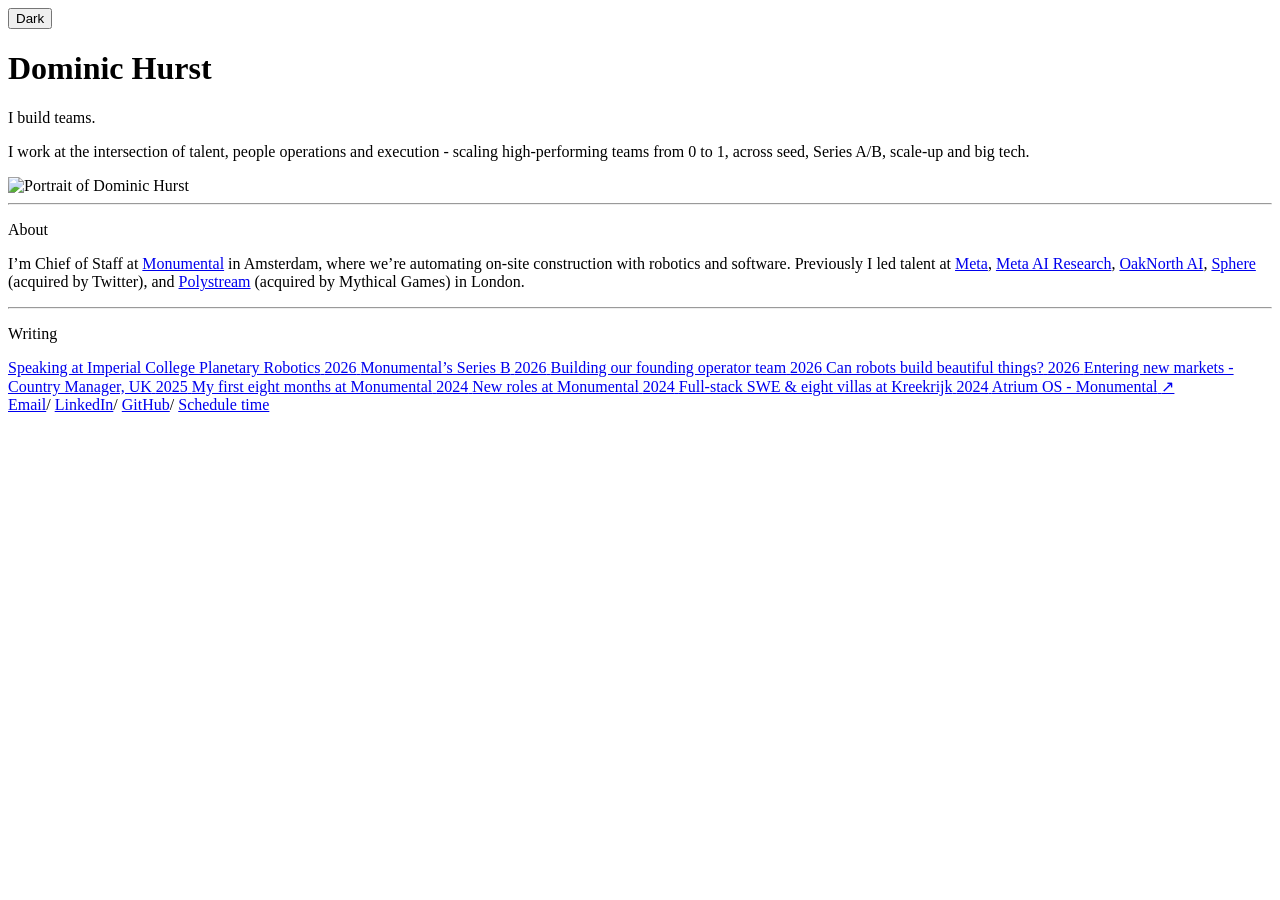
==== index.html @ 4e025ccb "Update meta description and Open Graph tags" ====
<!DOCTYPE html>
<html lang="en" data-theme="dark">
<head>
  <meta charset="UTF-8" />
  <meta name="viewport" content="width=device-width, initial-scale=1" />
  <title>Dominic Hurst</title>
  <meta name="description" content="Dominic Hurst - Chief of Staff at Monumental. I've built high-performing teams from 0 - 1, across seed, Series A/B, scale-up and big tech." />
  <link rel="canonical" href="https://dominichu93.github.io/" />

  <!-- Open Graph / Twitter -->
  <meta property="og:type" content="website" />
  <meta property="og:title" content="Dominic Hurst" />
  <meta property="og:description" content="Chief of Staff at Monumental. I build high-performing teams from 0 - 1." />
  <meta property="og:url" content="https://dominichu93.github.io/" />
  <meta property="og:image" content="https://dominichu93.github.io/your-hero-image.jpg" />
  <meta name="twitter:card" content="summary_large_image" />

  <link rel="icon" href="images/favicon.ico" sizes="32x32" />
  <link rel="apple-touch-icon" href="images/apple-touch-icon.png" />
  <link rel="preconnect" href="https://fonts.googleapis.com" />
  <link rel="preconnect" href="https://fonts.gstatic.com" crossorigin />
  <link href="https://fonts.googleapis.com/css2?family=Space+Grotesk:wght@400;500;600;700&display=swap" rel="stylesheet" />
  <link rel="stylesheet" href="style.css?v=2026-07-16" />
  <script>(function(){try{var t=localStorage.getItem('theme');if(!t)t=matchMedia('(prefers-color-scheme: light)').matches?'light':'dark';document.documentElement.setAttribute('data-theme',t);}catch(e){document.documentElement.setAttribute('data-theme','dark');}})();</script>
</head>
<body>
  <button class="theme-toggle" type="button" aria-label="Toggle light or dark mode">Light</button>

  <main class="wrap home">

    <!-- MASTHEAD -->
    <header class="masthead">
      <div class="mast-text">
        <h1 class="name">Dominic Hurst</h1>
        <p class="tagline">I build teams.</p>
        <p class="intro">
          I work at the intersection of talent, people operations and execution -
          scaling high-performing teams from 0 to 1, across seed, Series A/B, scale-up and big tech.
        </p>
      </div>
      <img class="portrait" src="your-hero-image.jpg" alt="Portrait of Dominic Hurst" width="338" height="423" />
    </header>

    <hr class="rule" />

    <!-- ABOUT -->
    <section class="prose">
      <p class="label">About</p>
      <p>
        I&rsquo;m Chief of Staff at <a href="https://www.monumental.co/our-vision" target="_blank" rel="noopener">Monumental</a>
        in Amsterdam, where we&rsquo;re automating on-site construction with robotics and software.
        Previously I led talent at <a href="https://about.fb.com/news/2023/10/facebook-becomes-meta/" target="_blank" rel="noopener">Meta</a>,
        <a href="https://ai.facebook.com/" target="_blank" rel="noopener">Meta AI Research</a>,
        <a href="https://oaknorth.com/" target="_blank" rel="noopener">OakNorth AI</a>,
        <a href="https://blog.sphere.me" target="_blank" rel="noopener">Sphere</a> (acquired by Twitter),
        and <a href="https://polystream.com/" target="_blank" rel="noopener">Polystream</a> (acquired by Mythical Games) in London.
      </p>
    </section>

    <hr class="rule" />

    <!-- WRITING -->
    <section>
      <p class="label">Writing</p>
      <nav class="posts">
        <a class="post-row" href="imperial-college-talk.html">
          <span class="post-title">Speaking at Imperial College Planetary Robotics</span>
          <span class="post-year">2026</span>
        </a>
        <a class="post-row" href="series-b.html">
          <span class="post-title">Monumental&rsquo;s Series B</span>
          <span class="post-year">2026</span>
        </a>
        <a class="post-row" href="founding-operator-team.html">
          <span class="post-title">Building our founding operator team</span>
          <span class="post-year">2026</span>
        </a>
        <a class="post-row" href="can-robots-build-beautiful-things.html">
          <span class="post-title">Can robots build beautiful things?</span>
          <span class="post-year">2026</span>
        </a>
        <a class="post-row" href="country-manager-uk.html">
          <span class="post-title">Entering new markets - Country Manager, UK</span>
          <span class="post-year">2025</span>
        </a>
        <a class="post-row" href="monumental-8-months.html">
          <span class="post-title">My first eight months at Monumental</span>
          <span class="post-year">2024</span>
        </a>
        <a class="post-row" href="new-roles.html">
          <span class="post-title">New roles at Monumental</span>
          <span class="post-year">2024</span>
        </a>
        <a class="post-row" href="full-stack-swe-kreekrijk.html">
          <span class="post-title">Full-stack SWE &amp; eight villas at Kreekrijk</span>
          <span class="post-year">2024</span>
        </a>
        <a class="post-row" href="https://www.monumental.co/atrium" target="_blank" rel="noopener">
          <span class="post-title">Atrium OS - Monumental</span>
          <span class="post-year">&#8599;</span>
        </a>
      </nav>
    </section>

    <!-- FOOTER -->
    <footer class="site-footer">
      <a href="mailto:dominic@monumental.co">Email</a><span class="sep">/</span>
      <a href="https://linkedin.com/in/dhurst1" target="_blank" rel="noopener">LinkedIn</a><span class="sep">/</span>
      <a href="https://github.com/dominichu93" target="_blank" rel="noopener">GitHub</a><span class="sep">/</span>
      <a href="https://calendly.com/dom-monumental/vc" target="_blank" rel="noopener">Schedule time</a>
    </footer>

  </main>

  <script>
    (function(){
      var b=document.querySelector('.theme-toggle');
      function lbl(){ b.textContent = document.documentElement.getAttribute('data-theme')==='light' ? 'Dark' : 'Light'; }
      b.addEventListener('click',function(){
        var d=document.documentElement.getAttribute('data-theme')==='light'?'dark':'light';
        document.documentElement.setAttribute('data-theme',d);
        try{ localStorage.setItem('theme',d); }catch(e){}
        lbl();
      });
      lbl();
    })();
  </script>
</body>
</html>
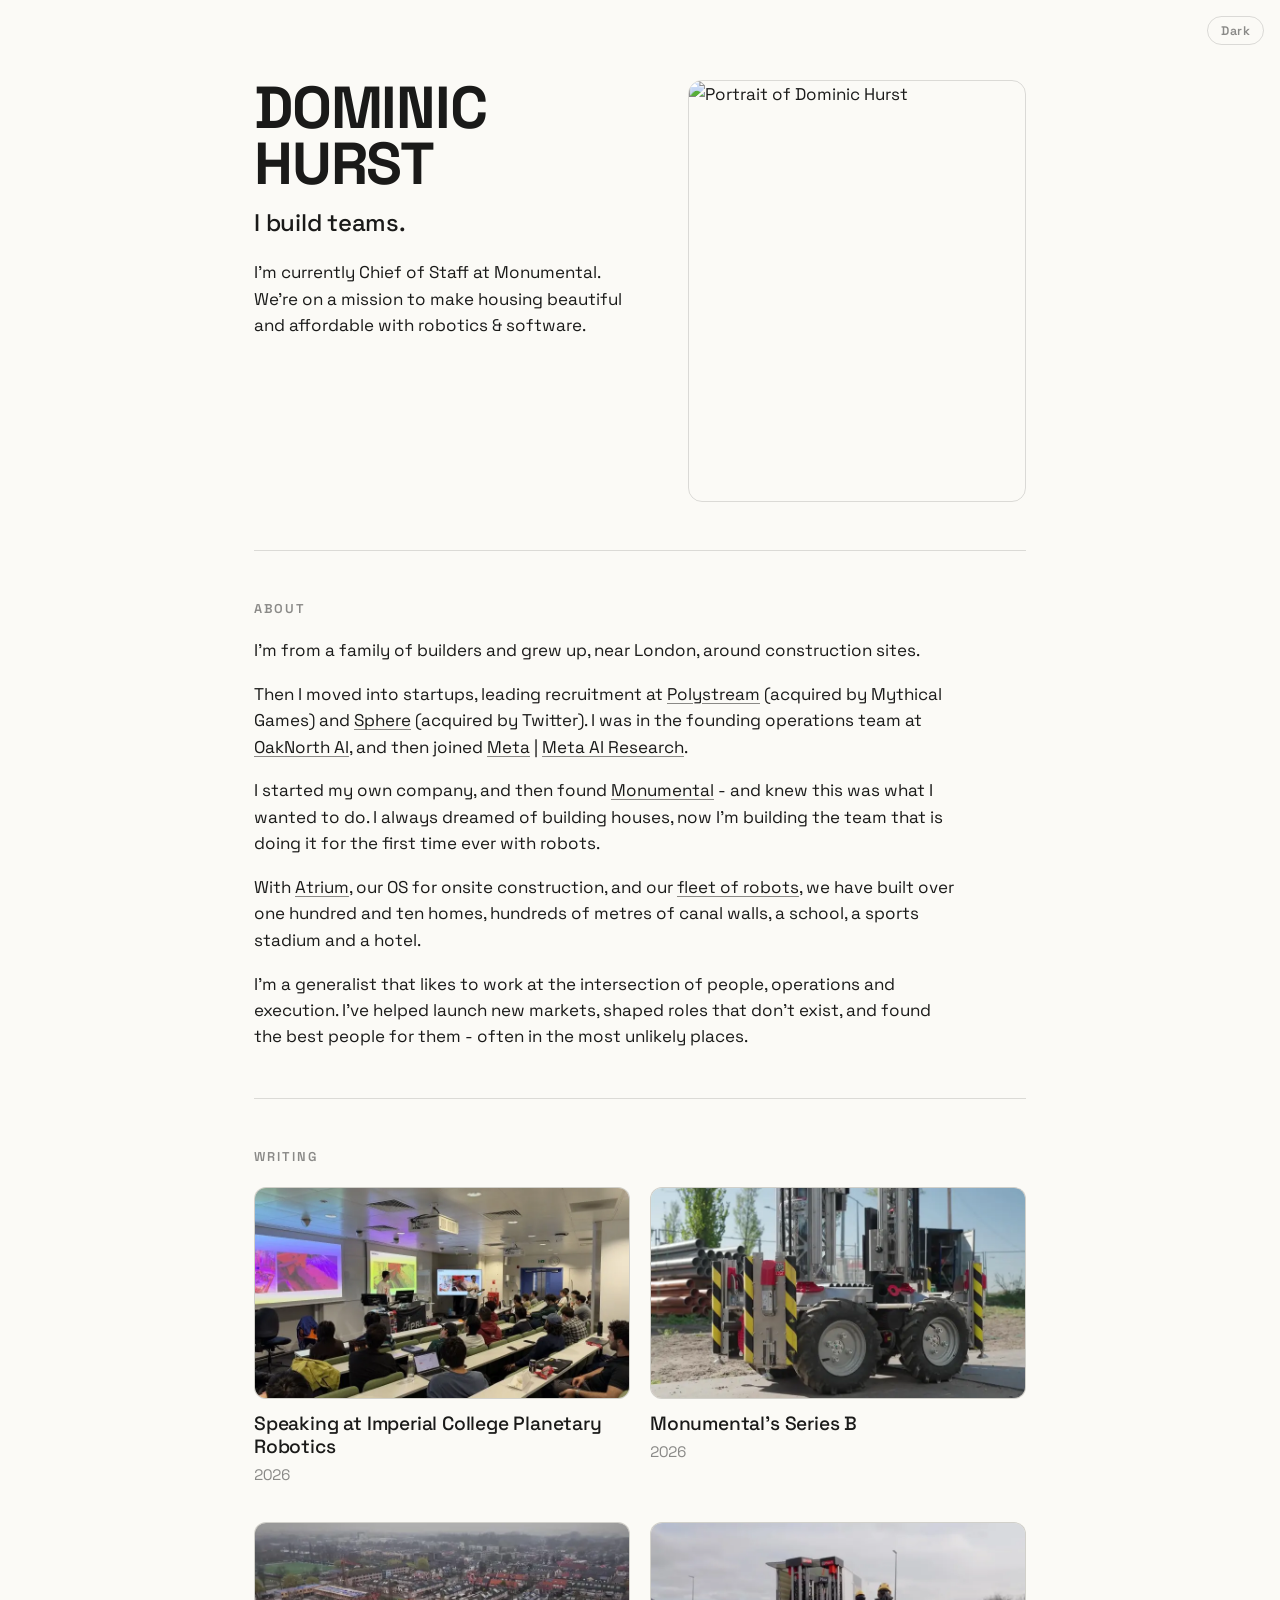
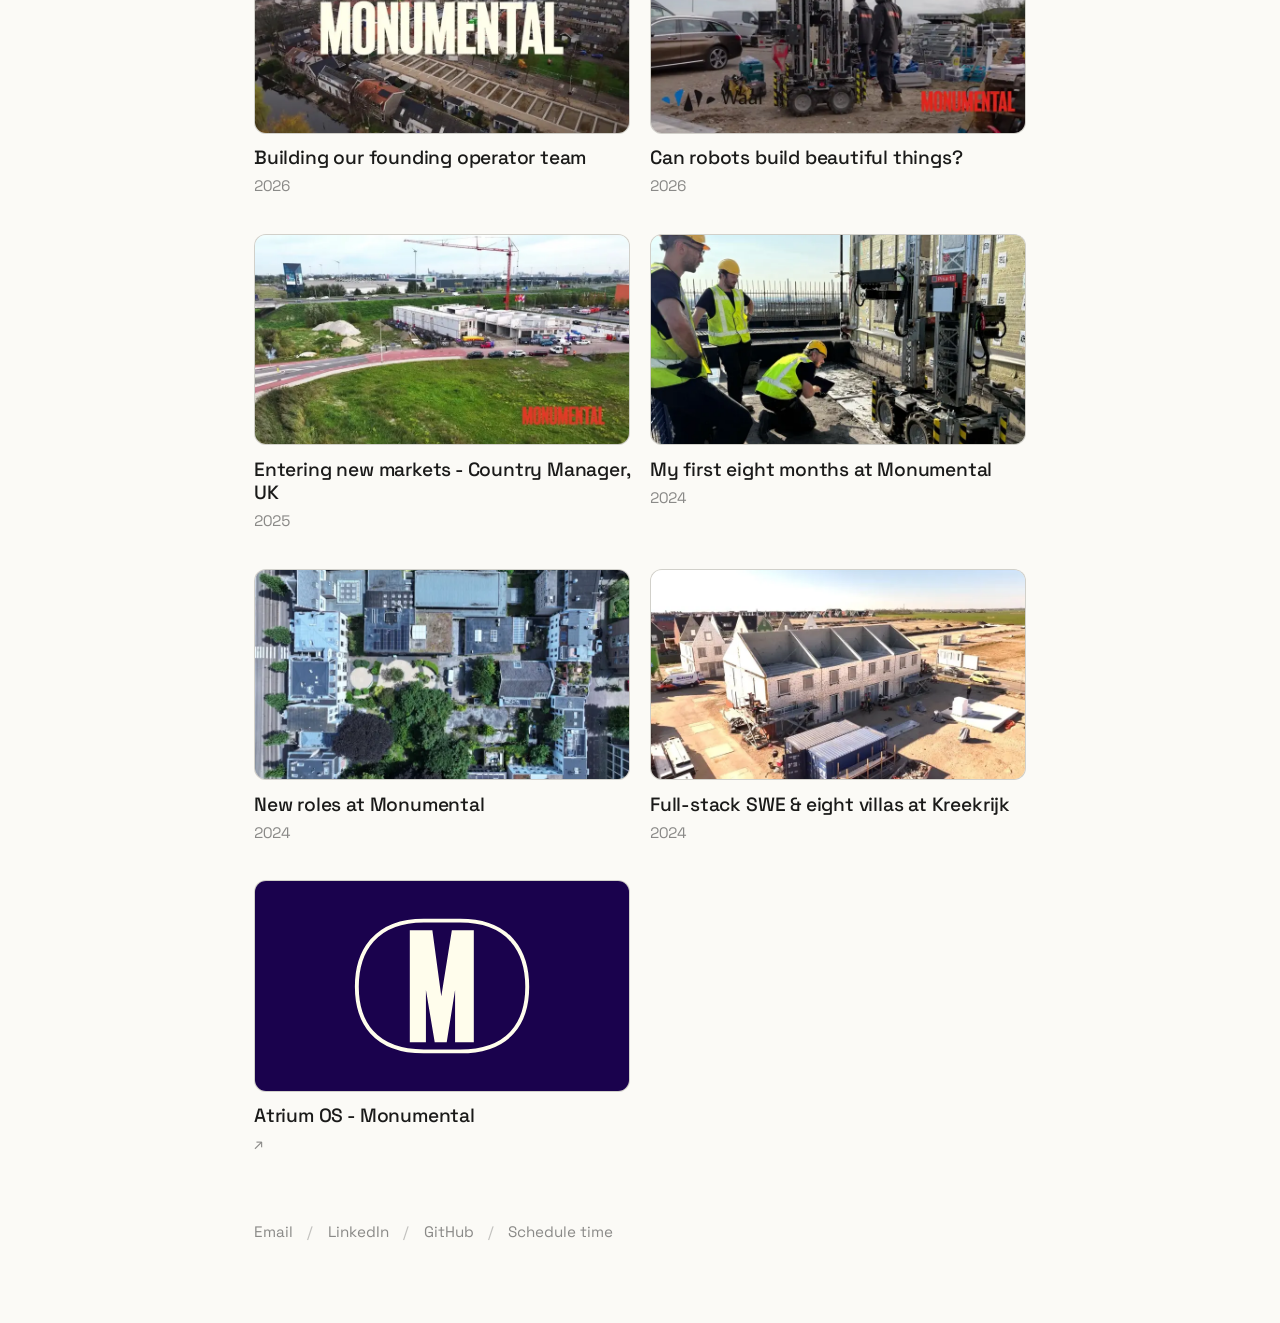
==== commit 1dbf01e3: "Rewrite homepage intro and About; Writing becomes a colour card grid with video previews - New intro" ====
--- a/index.html
+++ b/index.html
@@ -5,14 +5,14 @@
   <meta name="viewport" content="width=device-width, initial-scale=1" />
   <title>Dominic Hurst</title>
   <meta name="description" content="Dominic Hurst - Chief of Staff at Monumental. I've built high-performing teams from 0 - 1, across seed, Series A/B, scale-up and big tech." />
-  <link rel="canonical" href="https://dominichu93.github.io/" />
+  <link rel="canonical" href="https://domhurst.github.io/" />
 
   <!-- Open Graph / Twitter -->
   <meta property="og:type" content="website" />
   <meta property="og:title" content="Dominic Hurst" />
   <meta property="og:description" content="Chief of Staff at Monumental. I build high-performing teams from 0 - 1." />
-  <meta property="og:url" content="https://dominichu93.github.io/" />
-  <meta property="og:image" content="https://dominichu93.github.io/your-hero-image.jpg" />
+  <meta property="og:url" content="https://domhurst.github.io/" />
+  <meta property="og:image" content="https://domhurst.github.io/your-hero-image.jpg" />
   <meta name="twitter:card" content="summary_large_image" />
 
   <link rel="icon" href="images/favicon.ico" sizes="32x32" />
@@ -20,7 +20,7 @@
   <link rel="preconnect" href="https://fonts.googleapis.com" />
   <link rel="preconnect" href="https://fonts.gstatic.com" crossorigin />
   <link href="https://fonts.googleapis.com/css2?family=Space+Grotesk:wght@400;500;600;700&display=swap" rel="stylesheet" />
-  <link rel="stylesheet" href="style.css?v=2026-07-16" />
+  <link rel="stylesheet" href="style.css?v=2026-11-04c" />
   <script>(function(){try{var t=localStorage.getItem('theme');if(!t)t=matchMedia('(prefers-color-scheme: light)').matches?'light':'dark';document.documentElement.setAttribute('data-theme',t);}catch(e){document.documentElement.setAttribute('data-theme','dark');}})();</script>
 </head>
 <body>
@@ -34,8 +34,8 @@
         <h1 class="name">Dominic Hurst</h1>
         <p class="tagline">I build teams.</p>
         <p class="intro">
-          I work at the intersection of talent, people operations and execution -
-          scaling high-performing teams from 0 to 1, across seed, Series A/B, scale-up and big tech.
+          I&rsquo;m currently Chief of Staff at Monumental. We&rsquo;re on a mission to make housing beautiful and affordable
+          with robotics &amp; software.
         </p>
       </div>
       <img class="portrait" src="your-hero-image.jpg" alt="Portrait of Dominic Hurst" width="338" height="423" />
@@ -46,67 +46,114 @@
     <!-- ABOUT -->
     <section class="prose">
       <p class="label">About</p>
-      <p>
-        I&rsquo;m Chief of Staff at <a href="https://www.monumental.co/our-vision" target="_blank" rel="noopener">Monumental</a>
-        in Amsterdam, where we&rsquo;re automating on-site construction with robotics and software.
-        Previously I led talent at <a href="https://about.fb.com/news/2023/10/facebook-becomes-meta/" target="_blank" rel="noopener">Meta</a>,
-        <a href="https://ai.facebook.com/" target="_blank" rel="noopener">Meta AI Research</a>,
-        <a href="https://oaknorth.com/" target="_blank" rel="noopener">OakNorth AI</a>,
-        <a href="https://blog.sphere.me" target="_blank" rel="noopener">Sphere</a> (acquired by Twitter),
-        and <a href="https://polystream.com/" target="_blank" rel="noopener">Polystream</a> (acquired by Mythical Games) in London.
+      <p>I&rsquo;m from a family of builders and grew up, near London, around construction sites.</p>
+      <p>
+        Then I moved into startups, leading recruitment at
+        <a href="https://polystream.com/" target="_blank" rel="noopener">Polystream</a> (acquired by Mythical Games) and
+        <a href="https://blog.sphere.me" target="_blank" rel="noopener">Sphere</a> (acquired by Twitter).
+        I was in the founding operations team at <a href="https://oaknorth.com/" target="_blank" rel="noopener">OakNorth AI</a>,
+        and then joined <a href="https://about.fb.com/news/2023/10/facebook-becomes-meta/" target="_blank" rel="noopener">Meta</a> |
+        <a href="https://ai.facebook.com/" target="_blank" rel="noopener">Meta AI Research</a>.
+      </p>
+      <p>
+        I started my own company, and then found <a href="https://www.monumental.co/our-vision" target="_blank" rel="noopener">Monumental</a> -
+        and knew this was what I wanted to do. I always dreamed of building houses, now I&rsquo;m building the team that is doing it
+        for the first time ever with robots.
+      </p>
+      <p>
+        With <a href="https://www.monumental.co/atrium" target="_blank" rel="noopener">Atrium</a>, our OS for onsite construction,
+        and our <a href="https://www.monumental.co/fleet/" target="_blank" rel="noopener">fleet of robots</a>, we have built over one hundred and ten homes, hundreds of metres of canal walls, a school,
+        a sports stadium and a hotel.
+      </p>
+      <p>
+        I&rsquo;m a generalist that likes to work at the intersection of people, operations and execution. I&rsquo;ve helped launch
+        new markets, shaped roles that don&rsquo;t exist, and found the best people for them - often in the most unlikely places.
       </p>
     </section>
+
 
     <hr class="rule" />
 
     <!-- WRITING -->
     <section>
       <p class="label">Writing</p>
-      <nav class="posts">
-        <a class="post-row" href="imperial-college-talk.html">
-          <span class="post-title">Speaking at Imperial College Planetary Robotics</span>
-          <span class="post-year">2026</span>
-        </a>
-        <a class="post-row" href="series-b.html">
-          <span class="post-title">Monumental&rsquo;s Series B</span>
-          <span class="post-year">2026</span>
-        </a>
-        <a class="post-row" href="founding-operator-team.html">
-          <span class="post-title">Building our founding operator team</span>
-          <span class="post-year">2026</span>
-        </a>
-        <a class="post-row" href="can-robots-build-beautiful-things.html">
-          <span class="post-title">Can robots build beautiful things?</span>
-          <span class="post-year">2026</span>
-        </a>
-        <a class="post-row" href="country-manager-uk.html">
-          <span class="post-title">Entering new markets - Country Manager, UK</span>
-          <span class="post-year">2025</span>
-        </a>
-        <a class="post-row" href="monumental-8-months.html">
-          <span class="post-title">My first eight months at Monumental</span>
-          <span class="post-year">2024</span>
-        </a>
-        <a class="post-row" href="new-roles.html">
-          <span class="post-title">New roles at Monumental</span>
-          <span class="post-year">2024</span>
-        </a>
-        <a class="post-row" href="full-stack-swe-kreekrijk.html">
-          <span class="post-title">Full-stack SWE &amp; eight villas at Kreekrijk</span>
-          <span class="post-year">2024</span>
-        </a>
-        <a class="post-row" href="https://www.monumental.co/atrium" target="_blank" rel="noopener">
-          <span class="post-title">Atrium OS - Monumental</span>
-          <span class="post-year">&#8599;</span>
-        </a>
-      </nav>
+      <nav class="cards">
+      <a class="card" href="imperial-college-talk.html">
+        <span class="card-media">
+          <img src="images/thumbs/imperial-college-talk.webp" alt="" width="800" height="450" loading="lazy" decoding="async" />
+        </span>
+        <span class="card-title">Speaking at Imperial College Planetary Robotics</span>
+        <span class="post-year">2026</span>
+      </a>
+      <a class="card" href="series-b.html">
+        <span class="card-media">
+          <img src="images/thumbs/series-b.webp" alt="" width="800" height="450" loading="lazy" decoding="async" />
+          <video class="card-video" src="media/series-b.mp4" muted loop playsinline preload="none" aria-hidden="true"></video>
+        </span>
+        <span class="card-title">Monumental&rsquo;s Series B</span>
+        <span class="post-year">2026</span>
+      </a>
+      <a class="card" href="founding-operator-team.html">
+        <span class="card-media">
+          <img src="images/thumbs/founding-operator-team.webp" alt="" width="800" height="450" loading="lazy" decoding="async" />
+          <video class="card-video" src="media/founding-operator-team.mp4" muted loop playsinline preload="none" aria-hidden="true"></video>
+        </span>
+        <span class="card-title">Building our founding operator team</span>
+        <span class="post-year">2026</span>
+      </a>
+      <a class="card" href="can-robots-build-beautiful-things.html">
+        <span class="card-media">
+          <img src="images/thumbs/can-robots.webp" alt="" width="800" height="450" loading="lazy" decoding="async" />
+          <video class="card-video" src="media/can-robots.mp4" muted loop playsinline preload="none" aria-hidden="true"></video>
+        </span>
+        <span class="card-title">Can robots build beautiful things?</span>
+        <span class="post-year">2026</span>
+      </a>
+      <a class="card" href="country-manager-uk.html">
+        <span class="card-media">
+          <img src="images/thumbs/country-manager-uk.webp" alt="" width="800" height="450" loading="lazy" decoding="async" />
+          <video class="card-video" src="media/country-manager-uk.mp4" muted loop playsinline preload="none" aria-hidden="true"></video>
+        </span>
+        <span class="card-title">Entering new markets - Country Manager, UK</span>
+        <span class="post-year">2025</span>
+      </a>
+      <a class="card" href="monumental-8-months.html">
+        <span class="card-media">
+          <img src="images/thumbs/monumental-8-months.webp" alt="" width="800" height="450" loading="lazy" decoding="async" />
+        </span>
+        <span class="card-title">My first eight months at Monumental</span>
+        <span class="post-year">2024</span>
+      </a>
+      <a class="card" href="new-roles.html">
+        <span class="card-media">
+          <img src="images/thumbs/new-roles.webp" alt="" width="800" height="450" loading="lazy" decoding="async" />
+        </span>
+        <span class="card-title">New roles at Monumental</span>
+        <span class="post-year">2024</span>
+      </a>
+      <a class="card" href="full-stack-swe-kreekrijk.html">
+        <span class="card-media">
+          <img src="images/thumbs/kreekrijk.webp" alt="" width="800" height="450" loading="lazy" decoding="async" />
+          <video class="card-video" src="media/kreekrijk.mp4" muted loop playsinline preload="none" aria-hidden="true"></video>
+        </span>
+        <span class="card-title">Full-stack SWE &amp; eight villas at Kreekrijk</span>
+        <span class="post-year">2024</span>
+      </a>
+      <a class="card" href="https://www.monumental.co/atrium" target="_blank" rel="noopener">
+        <span class="card-media">
+          <img src="images/thumbs/atrium.svg" alt="" width="1600" height="900" loading="lazy" decoding="async" />
+        </span>
+        <span class="card-title">Atrium OS - Monumental</span>
+        <span class="post-year">&#8599;</span>
+      </a>
+    </nav>
     </section>
 
     <!-- FOOTER -->
     <footer class="site-footer">
       <a href="mailto:dominic@monumental.co">Email</a><span class="sep">/</span>
       <a href="https://linkedin.com/in/dhurst1" target="_blank" rel="noopener">LinkedIn</a><span class="sep">/</span>
-      <a href="https://github.com/dominichu93" target="_blank" rel="noopener">GitHub</a><span class="sep">/</span>
+      <a href="https://github.com/domhurst" target="_blank" rel="noopener">GitHub</a><span class="sep">/</span>
       <a href="https://calendly.com/dom-monumental/vc" target="_blank" rel="noopener">Schedule time</a>
     </footer>
 
@@ -124,6 +171,43 @@
       });
       lbl();
     })();
+
+    (function(){
+      // Video previews: the card nearest the middle of the screen plays its clip; the rest pause.
+      var vids=[].slice.call(document.querySelectorAll('.card-video'));
+      if(!vids.length || !('IntersectionObserver' in window)) return;
+      if(matchMedia('(prefers-reduced-motion: reduce)').matches) return;
+      if(navigator.connection && navigator.connection.saveData) return;
+      var seen=[], current=null, queued=false;
+      vids.forEach(function(v){
+        v.addEventListener('playing',function(){ v.classList.add('on'); });
+      });
+      function pick(){
+        queued=false;
+        var mid=innerHeight/2, best=null, bestD=Infinity;
+        seen.forEach(function(v){
+          var r=v.getBoundingClientRect();
+          var d=Math.abs((r.top+r.bottom)/2-mid);
+          if(d<bestD){ bestD=d; best=v; }
+        });
+        if(best===current) return;
+        if(current && !current.paused) current.pause();
+        current=best;
+        if(best){ var p=best.play(); if(p&&p.catch) p.catch(function(){}); }
+      }
+      function queue(){ if(!queued){ queued=true; requestAnimationFrame(pick); } }
+      var io=new IntersectionObserver(function(es){
+        es.forEach(function(e){
+          var i=seen.indexOf(e.target);
+          if(e.isIntersecting && i<0) seen.push(e.target);
+          if(!e.isIntersecting && i>-1) seen.splice(i,1);
+        });
+        pick();
+      },{threshold:.6});
+      vids.forEach(function(v){ io.observe(v); });
+      addEventListener('scroll',queue,{passive:true});
+      addEventListener('resize',queue);
+    })();
   </script>
 </body>
 </html>
--- a/style.css
+++ b/style.css
@@ -0,0 +1,241 @@
+/* ============================================================
+   Dominic Hurst - shared stylesheet
+   Dark, monochrome, Space Grotesk. One foreground colour.
+   Used by every page (home + posts). To add a new post page,
+   copy the post template and only change the content.
+============================================================ */
+:root{
+  /* Dark theme (default) */
+  --bg:#0A0A0B;
+  --fg:#ECEAE3;                    /* single foreground colour - everything */
+  --muted:rgba(236,234,227,.45);  /* same colour, lower opacity, for meta only */
+  --rule:rgba(236,234,227,.14);
+  --panel:#0F0F12;                /* embed/video frame fill */
+  --maxw:720px;                    /* reading column (post pages) */
+  --maxw-home:820px;               /* slightly wider for the masthead + photo */
+}
+
+/* Light theme - warm cream, near-black ink (one foreground colour) */
+:root[data-theme="light"]{
+  --bg:#FBFAF6;
+  --fg:#1A1A19;
+  --muted:rgba(26,26,25,.50);
+  --rule:rgba(26,26,25,.14);
+  --panel:#F0EEE7;
+}
+
+html,body{ background:var(--bg); }
+html{ transition:background-color .2s ease; }
+
+*,*::before,*::after{ box-sizing:border-box; margin:0; padding:0; }
+html{ -webkit-text-size-adjust:100%; }
+
+body{
+  background:var(--bg);
+  color:var(--fg);
+  font-family:'Space Grotesk',-apple-system,BlinkMacSystemFont,sans-serif;
+  line-height:1.55;
+  font-size:1.0625rem;
+  -webkit-font-smoothing:antialiased;
+  text-rendering:optimizeLegibility;
+}
+
+.wrap{ max-width:var(--maxw); margin:0 auto; padding:3.5rem 1.5rem 5rem; }
+.wrap.home{ max-width:var(--maxw-home); padding-top:5rem; }
+
+/* All links inherit the single foreground colour - no accent anywhere */
+a{ color:inherit; text-decoration:none; }
+
+/* ============================================================
+   Masthead (home)
+============================================================ */
+.masthead{
+  display:flex; align-items:flex-start; justify-content:space-between;
+  gap:2.75rem;
+}
+.mast-text{ flex:1 1 auto; min-width:0; }
+
+.name{
+  font-weight:700;
+  text-transform:uppercase;
+  font-size:clamp(2.4rem, 5.8vw, 3.7rem);
+  line-height:.95;
+  letter-spacing:-.02em;
+}
+.tagline{
+  margin-top:.7rem;
+  font-weight:500;
+  font-size:clamp(1.15rem, 3.2vw, 1.5rem);
+  letter-spacing:-.01em;
+}
+.intro{
+  margin-top:1.15rem;
+  max-width:44ch;
+  font-weight:400;
+  font-size:1.0625rem;
+}
+
+/* Portrait - 25% larger than the previous 270px */
+.portrait{
+  flex:0 0 338px; width:338px; height:auto; display:block;
+  border-radius:14px; border:1px solid var(--rule); align-self:flex-start;
+}
+
+/* ============================================================
+   Section label + rule
+============================================================ */
+.label{
+  font-size:.8rem; font-weight:600; letter-spacing:.16em;
+  text-transform:uppercase; color:var(--muted); margin-bottom:1.3rem;
+}
+.rule{ border:0; border-top:1px solid var(--rule); margin:3rem 0; }
+.post .rule{ margin:2.25rem 0; }
+
+/* ============================================================
+   Writing list (home) - titles only, Bouke style
+============================================================ */
+.posts{ display:flex; flex-direction:column; }
+.post-row{
+  display:flex; align-items:baseline; justify-content:space-between; gap:1.5rem;
+  padding:1.05rem 0;
+  border-top:1px solid var(--rule);
+}
+.posts .post-row:last-child{ border-bottom:1px solid var(--rule); }
+.post-title{
+  font-weight:500;
+  font-size:clamp(1.25rem, 3.4vw, 1.7rem);
+  letter-spacing:-.01em; line-height:1.15;
+  transition:opacity .15s ease;
+}
+.post-row:hover .post-title{ opacity:.6; }
+.post-year{ color:var(--muted); font-size:.95rem; font-variant-numeric:tabular-nums; flex:0 0 auto; }
+
+/* ============================================================
+   Writing cards - image-led grid; some cards play a muted
+   preview clip on hover (desktop) or when in view (touch)
+============================================================ */
+.cards{ display:grid; grid-template-columns:repeat(2, 1fr); gap:2.25rem 1.25rem; }
+.card{ display:flex; flex-direction:column; }
+.card-media{
+  position:relative; display:block; aspect-ratio:16/9; overflow:hidden;
+  border-radius:12px; border:1px solid var(--rule); background:var(--panel);
+}
+.card-media img, .card-video{ position:absolute; inset:0; width:100%; height:100%; object-fit:cover; display:block; }
+.card-media img{ transition:transform .4s ease; }
+.card-video{ opacity:0; transition:opacity .25s ease; }
+.card-video.on{ opacity:1; }
+.card:hover .card-media img{ transform:scale(1.02); }
+.card-title{
+  margin-top:.8rem; font-weight:500; font-size:1.2rem; line-height:1.2; letter-spacing:-.01em;
+  transition:opacity .15s ease;
+}
+.card:hover .card-title{ opacity:.6; }
+.card .post-year{ margin-top:.3rem; }
+.card:focus-visible{ outline:none; }
+.card:focus-visible .card-media{ outline:2px solid var(--fg); outline-offset:3px; }
+
+/* ============================================================
+   Post page: top bar / wordmark
+============================================================ */
+.topbar{ display:flex; align-items:center; justify-content:space-between; margin-bottom:3rem; gap:1rem; }
+.wordmark{ font-weight:700; text-transform:uppercase; letter-spacing:-.01em; font-size:1.05rem; }
+.topbar .back{ color:var(--muted); font-size:.95rem; }
+.topbar .back:hover{ color:var(--fg); }
+
+/* ============================================================
+   Post page: header + prose
+============================================================ */
+.post-h1{
+  font-weight:700; text-transform:uppercase; letter-spacing:-.02em; line-height:.95;
+  font-size:clamp(2rem, 6vw, 3.4rem); margin-bottom:.85rem;
+}
+.post-meta{ color:var(--muted); font-size:.95rem; letter-spacing:.02em; }
+
+.prose p{ margin:1.1rem 0; max-width:64ch; }
+.prose .lead{ font-size:1.15rem; }
+.prose strong{ font-weight:600; }
+.prose ul{ margin:1.1rem 0 1.1rem 1.2rem; list-style:none; }
+.prose li{ position:relative; padding-left:1.1rem; margin:.55rem 0; max-width:62ch; }
+.prose li::before{ content:""; position:absolute; left:0; top:.7em; width:5px; height:5px; border-radius:50%; background:var(--muted); }
+.prose a{ text-decoration:underline; text-decoration-color:var(--muted); text-underline-offset:3px; }
+.prose a:hover{ text-decoration-color:var(--fg); }
+.prose blockquote{
+  margin:1.75rem 0; padding-left:1.1rem; border-left:2px solid var(--rule);
+  color:var(--fg);
+}
+
+/* ============================================================
+   Embeds
+============================================================ */
+.video{
+  position:relative; width:100%; aspect-ratio:16/9; margin:2rem 0;
+  border:1px solid var(--rule); border-radius:14px; overflow:hidden; background:var(--panel);
+}
+.video iframe{ position:absolute; inset:0; width:100%; height:100%; border:0; }
+
+.embed{
+  border:1px solid var(--rule); border-radius:14px; overflow:hidden;
+  margin:2rem 0; background:var(--panel);
+}
+.embed iframe{ width:100%; border:0; display:block; }
+/* Each post sets --embed-h to its embed's natural height so nothing is cropped. */
+.embed.linkedin iframe{ height:var(--embed-h,600px); }
+.embed.reddit iframe{ height:var(--embed-h,900px); }
+
+.caption{ color:var(--muted); font-size:.95rem; margin-top:-.4rem; }
+
+.post-img{
+  width:100%; height:auto; display:block; margin:2rem 0;
+  border-radius:14px; border:1px solid var(--rule);
+}
+
+/* ============================================================
+   Theme toggle (fixed, top-right, monochrome)
+============================================================ */
+.theme-toggle{
+  position:fixed; top:1rem; right:1rem; z-index:50;
+  font-family:'Space Grotesk',sans-serif; font-size:.78rem; font-weight:600;
+  letter-spacing:.04em; color:var(--muted);
+  background:transparent; border:1px solid var(--rule); border-radius:999px;
+  padding:.35rem .8rem; cursor:pointer;
+  transition:color .15s ease, border-color .15s ease;
+}
+.theme-toggle:hover{ color:var(--fg); border-color:var(--fg); }
+
+/* Inline post links row */
+.more{ margin-top:2rem; display:flex; flex-wrap:wrap; gap:.4rem .9rem; }
+.more a{ text-decoration:underline; text-decoration-color:var(--muted); text-underline-offset:3px; }
+.more a:hover{ text-decoration-color:var(--fg); }
+.more .sep{ color:var(--muted); }
+
+/* ============================================================
+   Footer (shared)
+============================================================ */
+.site-footer{
+  margin-top:4rem; color:var(--muted); font-size:.95rem;
+  display:flex; flex-wrap:wrap; gap:.5rem .9rem; align-items:center;
+}
+.site-footer a:hover{ color:var(--fg); }
+.site-footer .sep{ opacity:.5; }
+
+/* ============================================================
+   Focus + motion
+============================================================ */
+a:focus-visible{ outline:2px solid var(--fg); outline-offset:3px; border-radius:3px; }
+@media (prefers-reduced-motion: reduce){
+  *,*::before,*::after{ transition-duration:.001ms !important; }
+}
+
+/* ============================================================
+   Responsive
+============================================================ */
+@media (max-width:640px){
+  .wrap{ padding:2.75rem 1.25rem 3.5rem; }
+  .wrap.home{ padding-top:3rem; }
+  .masthead{ flex-direction:column; align-items:flex-start; gap:1.75rem; }
+  .portrait{ width:70%; flex-basis:auto; }
+  .post-row{ flex-direction:column; gap:.2rem; }
+  .cards{ grid-template-columns:1fr; gap:2rem; }
+  .embed.linkedin iframe{ height:var(--embed-h-sm,var(--embed-h,560px)); }
+  .embed.reddit iframe{ height:var(--embed-h-sm,var(--embed-h,760px)); }
+}
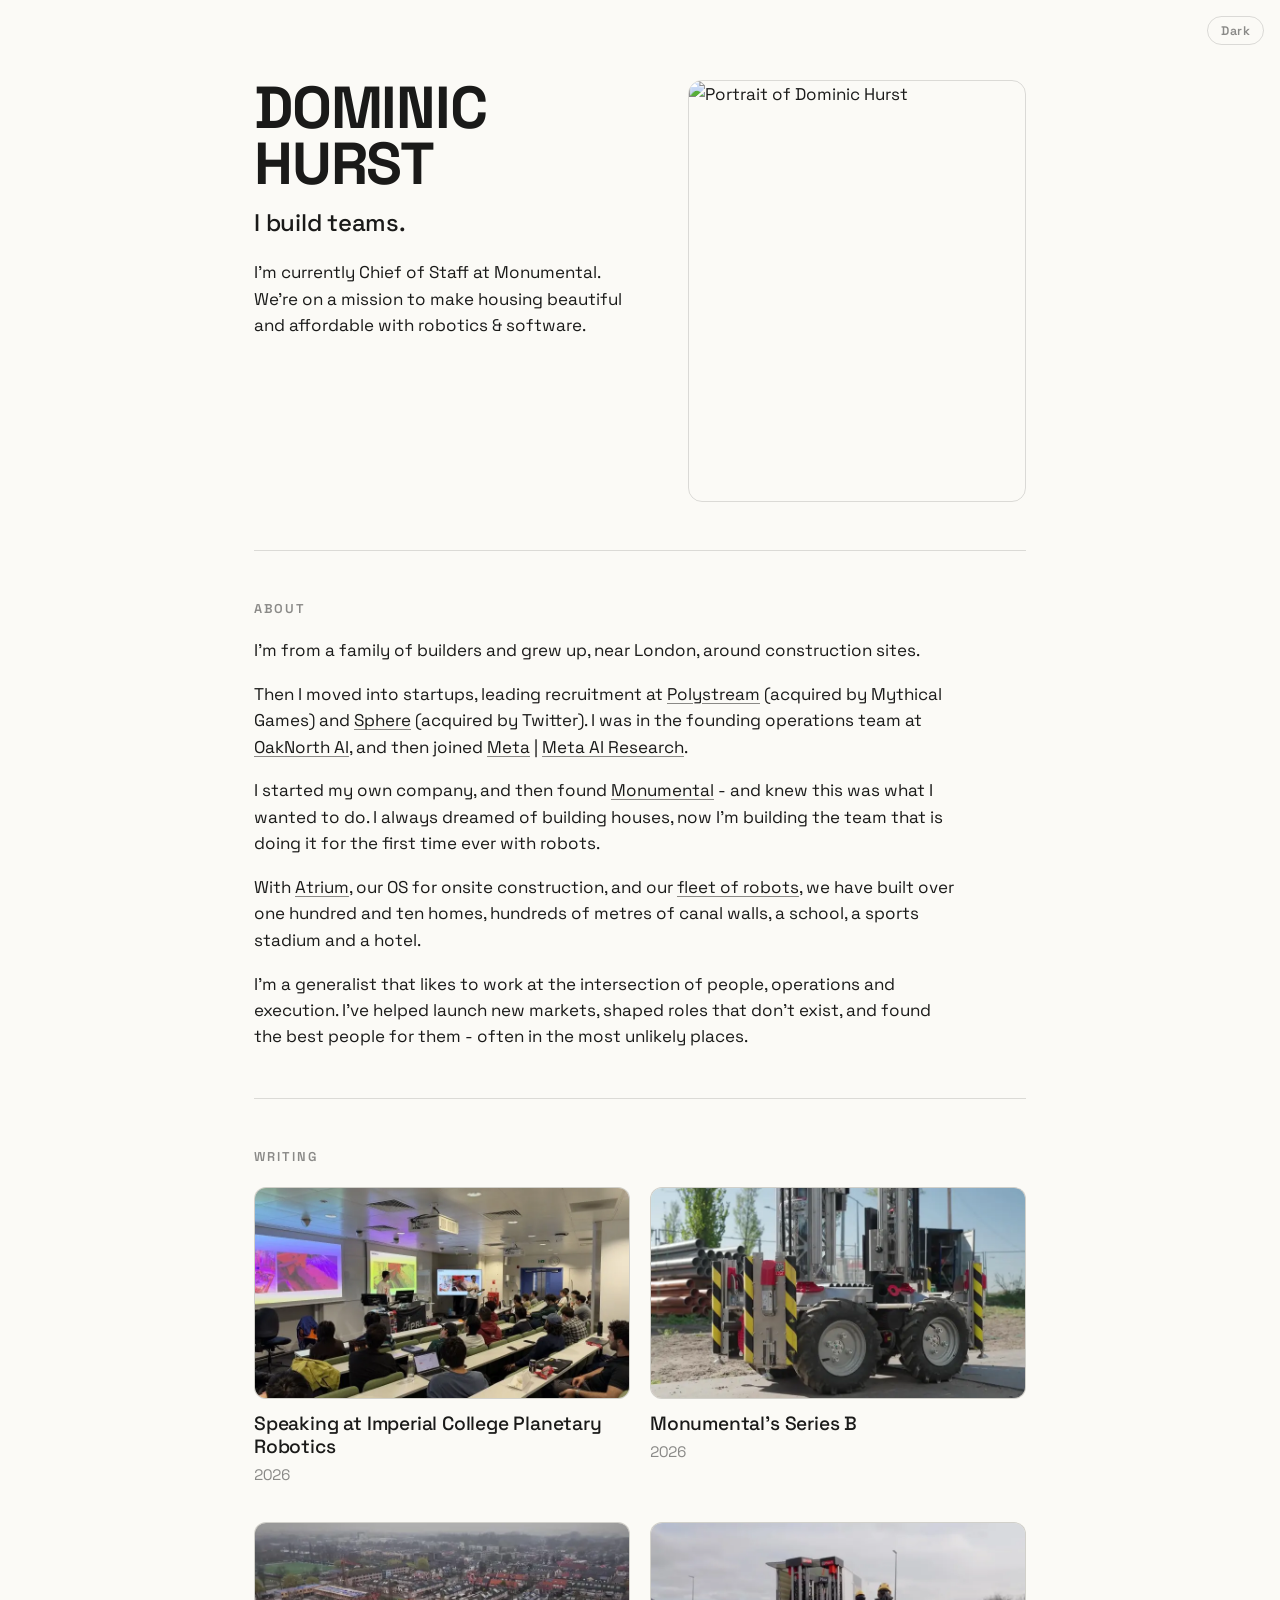
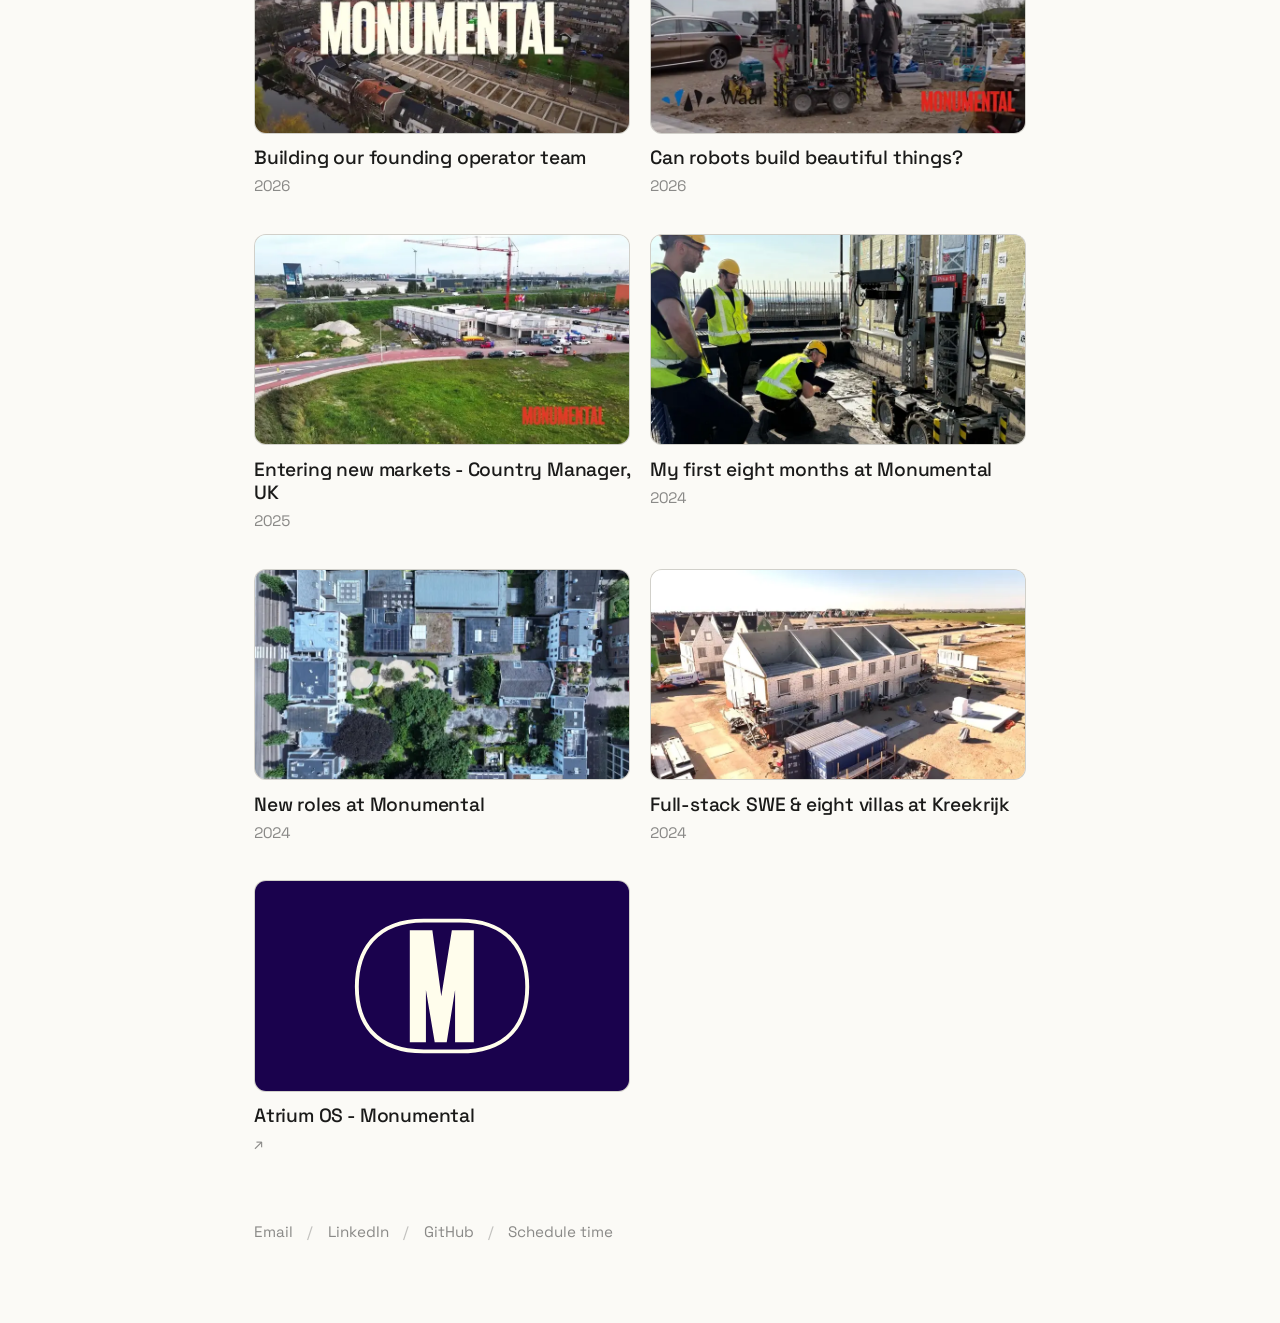
==== commit 95e1eded: "Play a Writing card's clip on hover, falling back to the card nearest screen centre Co-Authored-By: " ====
--- a/index.html
+++ b/index.html
@@ -173,19 +173,23 @@
     })();
 
     (function(){
-      // Video previews: the card nearest the middle of the screen plays its clip; the rest pause.
+      // Video previews: the hovered card plays its clip; otherwise the card nearest the middle
+      // of the screen does. Only one plays at a time.
       var vids=[].slice.call(document.querySelectorAll('.card-video'));
       if(!vids.length || !('IntersectionObserver' in window)) return;
       if(matchMedia('(prefers-reduced-motion: reduce)').matches) return;
       if(navigator.connection && navigator.connection.saveData) return;
-      var seen=[], current=null, queued=false;
+      var seen=[], current=null, hovered=null, queued=false;
       vids.forEach(function(v){
         v.addEventListener('playing',function(){ v.classList.add('on'); });
+        var c=v.closest('.card');
+        c.addEventListener('mouseenter',function(){ hovered=v; pick(); });
+        c.addEventListener('mouseleave',function(){ if(hovered===v){ hovered=null; pick(); } });
       });
       function pick(){
         queued=false;
-        var mid=innerHeight/2, best=null, bestD=Infinity;
-        seen.forEach(function(v){
+        var mid=innerHeight/2, best=hovered, bestD=Infinity;
+        if(!best) seen.forEach(function(v){
           var r=v.getBoundingClientRect();
           var d=Math.abs((r.top+r.bottom)/2-mid);
           if(d<bestD){ bestD=d; best=v; }
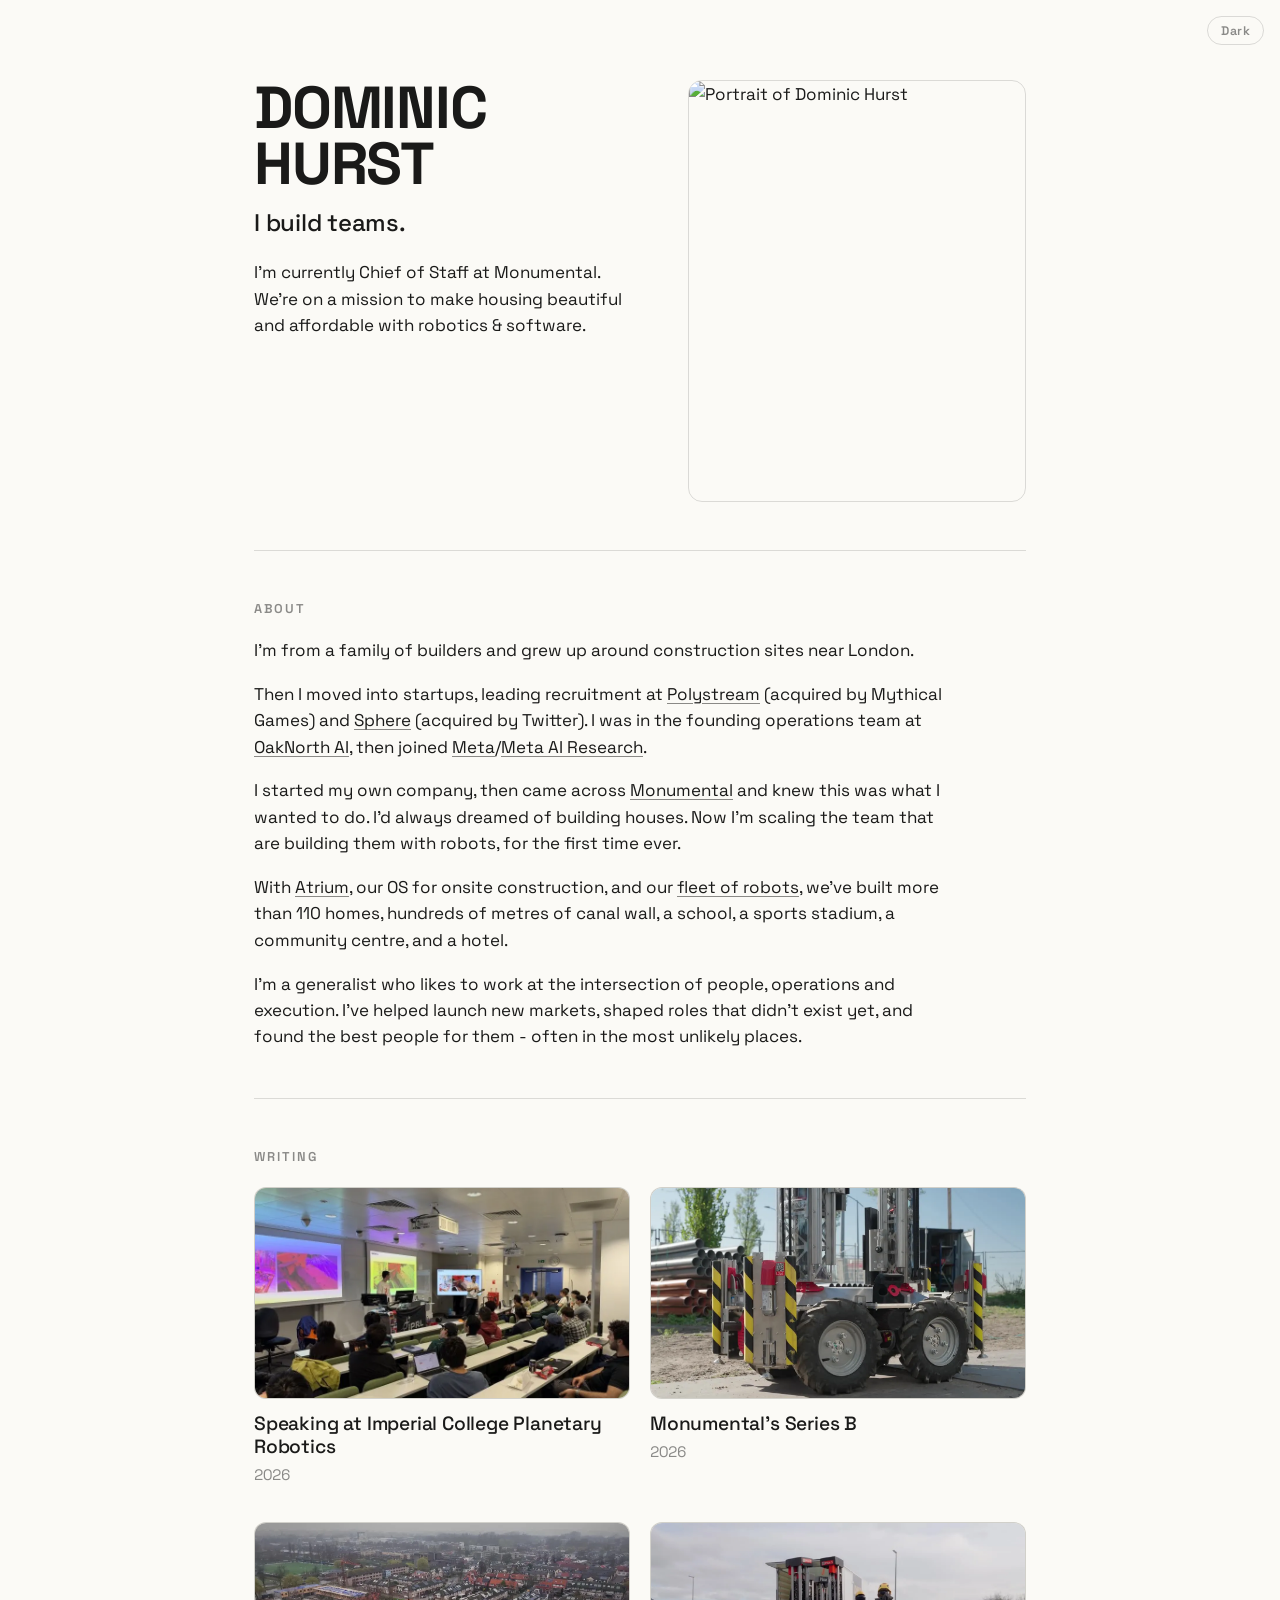
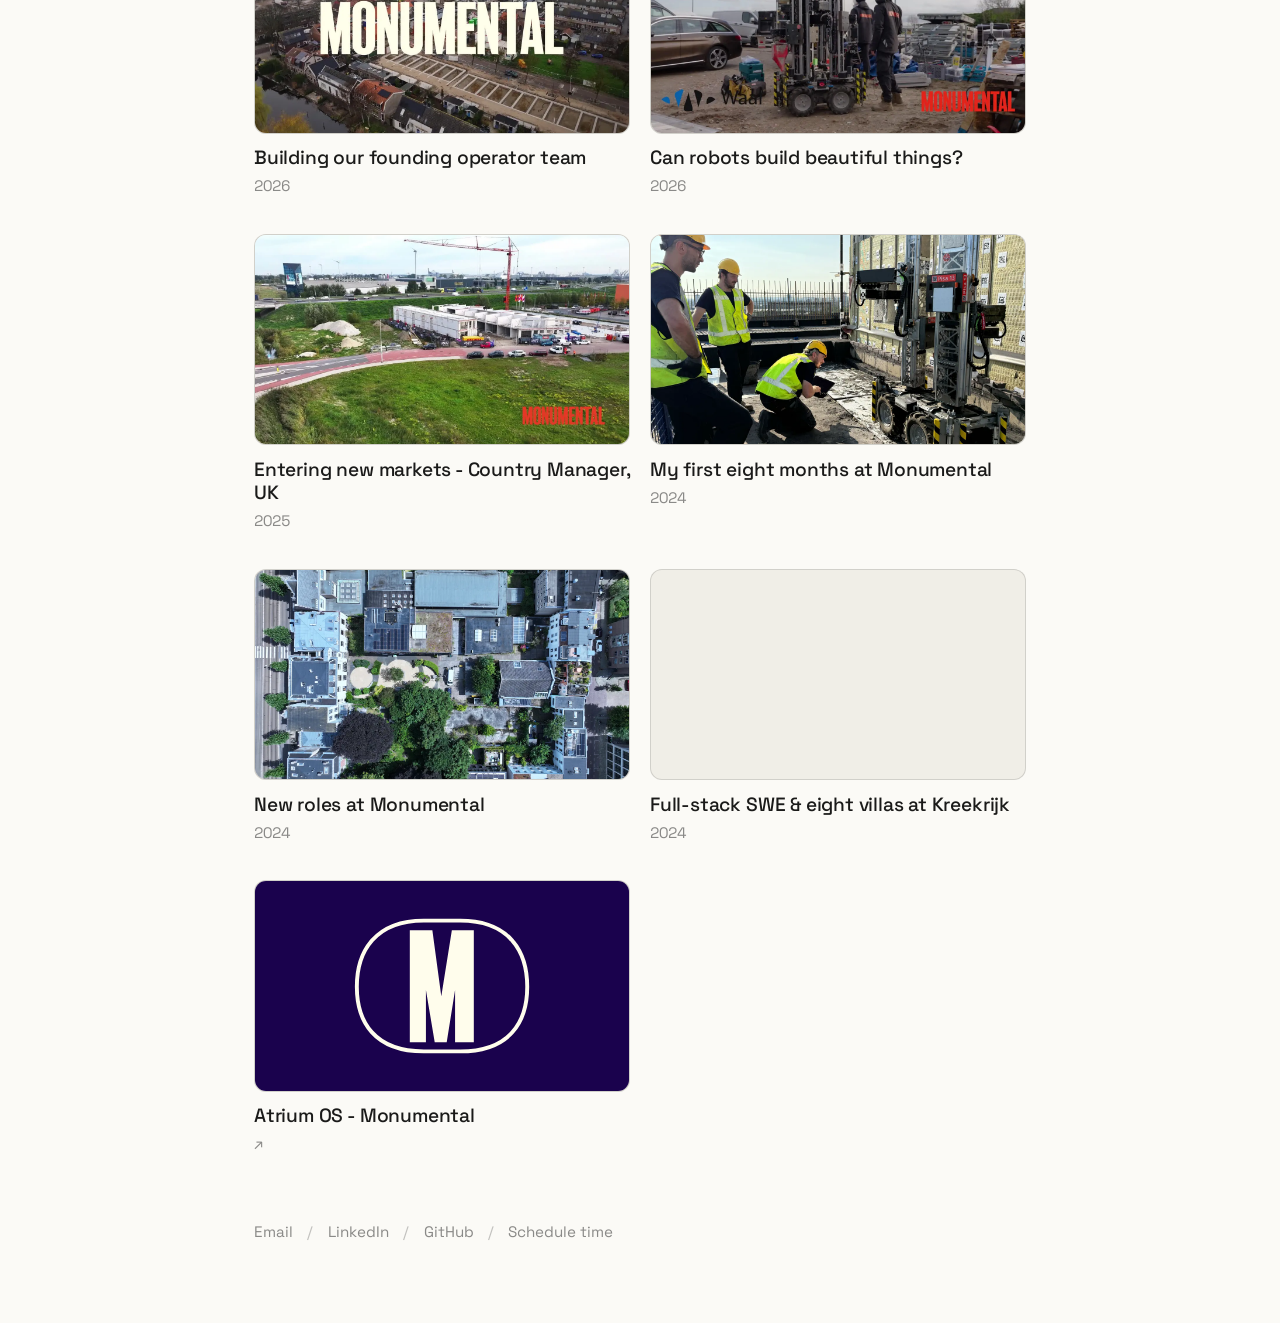
==== commit 62d4e255: "Final About copy; sharper Writing stills and 720p clips that autoplay on iPhone - About replaced wit" ====
--- a/index.html
+++ b/index.html
@@ -20,7 +20,7 @@
   <link rel="preconnect" href="https://fonts.googleapis.com" />
   <link rel="preconnect" href="https://fonts.gstatic.com" crossorigin />
   <link href="https://fonts.googleapis.com/css2?family=Space+Grotesk:wght@400;500;600;700&display=swap" rel="stylesheet" />
-  <link rel="stylesheet" href="style.css?v=2026-11-04c" />
+  <link rel="stylesheet" href="style.css?v=2026-11-04d" />
   <script>(function(){try{var t=localStorage.getItem('theme');if(!t)t=matchMedia('(prefers-color-scheme: light)').matches?'light':'dark';document.documentElement.setAttribute('data-theme',t);}catch(e){document.documentElement.setAttribute('data-theme','dark');}})();</script>
 </head>
 <body>
@@ -46,28 +46,26 @@
     <!-- ABOUT -->
     <section class="prose">
       <p class="label">About</p>
-      <p>I&rsquo;m from a family of builders and grew up, near London, around construction sites.</p>
-      <p>
-        Then I moved into startups, leading recruitment at
-        <a href="https://polystream.com/" target="_blank" rel="noopener">Polystream</a> (acquired by Mythical Games) and
-        <a href="https://blog.sphere.me" target="_blank" rel="noopener">Sphere</a> (acquired by Twitter).
-        I was in the founding operations team at <a href="https://oaknorth.com/" target="_blank" rel="noopener">OakNorth AI</a>,
-        and then joined <a href="https://about.fb.com/news/2023/10/facebook-becomes-meta/" target="_blank" rel="noopener">Meta</a> |
-        <a href="https://ai.facebook.com/" target="_blank" rel="noopener">Meta AI Research</a>.
-      </p>
-      <p>
-        I started my own company, and then found <a href="https://www.monumental.co/our-vision" target="_blank" rel="noopener">Monumental</a> -
-        and knew this was what I wanted to do. I always dreamed of building houses, now I&rsquo;m building the team that is doing it
-        for the first time ever with robots.
-      </p>
-      <p>
-        With <a href="https://www.monumental.co/atrium" target="_blank" rel="noopener">Atrium</a>, our OS for onsite construction,
-        and our <a href="https://www.monumental.co/fleet/" target="_blank" rel="noopener">fleet of robots</a>, we have built over one hundred and ten homes, hundreds of metres of canal walls, a school,
-        a sports stadium and a hotel.
-      </p>
-      <p>
-        I&rsquo;m a generalist that likes to work at the intersection of people, operations and execution. I&rsquo;ve helped launch
-        new markets, shaped roles that don&rsquo;t exist, and found the best people for them - often in the most unlikely places.
+      <p>I&rsquo;m from a family of builders and grew up around construction sites near London.</p>
+      <p>
+        Then I moved into startups, leading recruitment at <a href="https://polystream.com/" target="_blank" rel="noopener">Polystream</a> (acquired by Mythical Games)
+        and <a href="https://blog.sphere.me" target="_blank" rel="noopener">Sphere</a> (acquired by Twitter). I was in the founding operations team at
+        <a href="https://oaknorth.com/" target="_blank" rel="noopener">OakNorth AI</a>, then joined <a href="https://about.fb.com/news/2023/10/facebook-becomes-meta/" target="_blank" rel="noopener">Meta</a>/<a href="https://ai.facebook.com/" target="_blank" rel="noopener">Meta AI Research</a>.
+      </p>
+      <p>
+        I started my own company, then came across <a href="https://www.monumental.co/our-vision" target="_blank" rel="noopener">Monumental</a> and knew this was what I wanted
+        to do. I&rsquo;d always dreamed of building houses. Now I&rsquo;m scaling the team that are building them with robots,
+        for the first time ever.
+      </p>
+      <p>
+        With <a href="https://www.monumental.co/atrium" target="_blank" rel="noopener">Atrium</a>, our OS for onsite construction, and our <a href="https://www.monumental.co/fleet/" target="_blank" rel="noopener">fleet of robots</a>,
+        we&rsquo;ve built more than 110 homes, hundreds of metres of canal wall, a school, a sports stadium, a community
+        centre, and a hotel.
+      </p>
+      <p>
+        I&rsquo;m a generalist who likes to work at the intersection of people, operations and execution. I&rsquo;ve helped
+        launch new markets, shaped roles that didn&rsquo;t exist yet, and found the best people for them - often in the most
+        unlikely places.
       </p>
     </section>
 
@@ -80,61 +78,61 @@
       <nav class="cards">
       <a class="card" href="imperial-college-talk.html">
         <span class="card-media">
-          <img src="images/thumbs/imperial-college-talk.webp" alt="" width="800" height="450" loading="lazy" decoding="async" />
+          <img src="images/thumbs/imperial-college-talk.webp" alt="" width="1280" height="720" loading="lazy" decoding="async" />
         </span>
         <span class="card-title">Speaking at Imperial College Planetary Robotics</span>
         <span class="post-year">2026</span>
       </a>
       <a class="card" href="series-b.html">
         <span class="card-media">
-          <img src="images/thumbs/series-b.webp" alt="" width="800" height="450" loading="lazy" decoding="async" />
-          <video class="card-video" src="media/series-b.mp4" muted loop playsinline preload="none" aria-hidden="true"></video>
+          <img src="images/thumbs/series-b.webp" alt="" width="1280" height="720" loading="lazy" decoding="async" />
+          <video class="card-video" src="media/series-b.mp4" width="1280" height="720" muted loop playsinline preload="none" disablepictureinpicture disableremoteplayback aria-hidden="true"></video>
         </span>
         <span class="card-title">Monumental&rsquo;s Series B</span>
         <span class="post-year">2026</span>
       </a>
       <a class="card" href="founding-operator-team.html">
         <span class="card-media">
-          <img src="images/thumbs/founding-operator-team.webp" alt="" width="800" height="450" loading="lazy" decoding="async" />
-          <video class="card-video" src="media/founding-operator-team.mp4" muted loop playsinline preload="none" aria-hidden="true"></video>
+          <img src="images/thumbs/founding-operator-team.webp" alt="" width="1280" height="720" loading="lazy" decoding="async" />
+          <video class="card-video" src="media/founding-operator-team.mp4" width="1280" height="720" muted loop playsinline preload="none" disablepictureinpicture disableremoteplayback aria-hidden="true"></video>
         </span>
         <span class="card-title">Building our founding operator team</span>
         <span class="post-year">2026</span>
       </a>
       <a class="card" href="can-robots-build-beautiful-things.html">
         <span class="card-media">
-          <img src="images/thumbs/can-robots.webp" alt="" width="800" height="450" loading="lazy" decoding="async" />
-          <video class="card-video" src="media/can-robots.mp4" muted loop playsinline preload="none" aria-hidden="true"></video>
+          <img src="images/thumbs/can-robots.webp" alt="" width="1280" height="720" loading="lazy" decoding="async" />
+          <video class="card-video" src="media/can-robots.mp4" width="1280" height="720" muted loop playsinline preload="none" disablepictureinpicture disableremoteplayback aria-hidden="true"></video>
         </span>
         <span class="card-title">Can robots build beautiful things?</span>
         <span class="post-year">2026</span>
       </a>
       <a class="card" href="country-manager-uk.html">
         <span class="card-media">
-          <img src="images/thumbs/country-manager-uk.webp" alt="" width="800" height="450" loading="lazy" decoding="async" />
-          <video class="card-video" src="media/country-manager-uk.mp4" muted loop playsinline preload="none" aria-hidden="true"></video>
+          <img src="images/thumbs/country-manager-uk.webp" alt="" width="1280" height="720" loading="lazy" decoding="async" />
+          <video class="card-video" src="media/country-manager-uk.mp4" width="1280" height="720" muted loop playsinline preload="none" disablepictureinpicture disableremoteplayback aria-hidden="true"></video>
         </span>
         <span class="card-title">Entering new markets - Country Manager, UK</span>
         <span class="post-year">2025</span>
       </a>
       <a class="card" href="monumental-8-months.html">
         <span class="card-media">
-          <img src="images/thumbs/monumental-8-months.webp" alt="" width="800" height="450" loading="lazy" decoding="async" />
+          <img src="images/thumbs/monumental-8-months.webp" alt="" width="1280" height="720" loading="lazy" decoding="async" />
         </span>
         <span class="card-title">My first eight months at Monumental</span>
         <span class="post-year">2024</span>
       </a>
       <a class="card" href="new-roles.html">
         <span class="card-media">
-          <img src="images/thumbs/new-roles.webp" alt="" width="800" height="450" loading="lazy" decoding="async" />
+          <img src="images/thumbs/new-roles.webp" alt="" width="1280" height="720" loading="lazy" decoding="async" />
         </span>
         <span class="card-title">New roles at Monumental</span>
         <span class="post-year">2024</span>
       </a>
       <a class="card" href="full-stack-swe-kreekrijk.html">
         <span class="card-media">
-          <img src="images/thumbs/kreekrijk.webp" alt="" width="800" height="450" loading="lazy" decoding="async" />
-          <video class="card-video" src="media/kreekrijk.mp4" muted loop playsinline preload="none" aria-hidden="true"></video>
+          <img src="images/thumbs/kreekrijk.webp" alt="" width="1280" height="720" loading="lazy" decoding="async" />
+          <video class="card-video" src="media/kreekrijk.mp4" width="1280" height="720" muted loop playsinline preload="none" disablepictureinpicture disableremoteplayback aria-hidden="true"></video>
         </span>
         <span class="card-title">Full-stack SWE &amp; eight villas at Kreekrijk</span>
         <span class="post-year">2024</span>
@@ -181,7 +179,6 @@
       if(navigator.connection && navigator.connection.saveData) return;
       var seen=[], current=null, hovered=null, queued=false;
       vids.forEach(function(v){
-        v.addEventListener('playing',function(){ v.classList.add('on'); });
         var c=v.closest('.card');
         c.addEventListener('mouseenter',function(){ hovered=v; pick(); });
         c.addEventListener('mouseleave',function(){ if(hovered===v){ hovered=null; pick(); } });
--- a/style.css
+++ b/style.css
@@ -111,8 +111,9 @@
 .post-year{ color:var(--muted); font-size:.95rem; font-variant-numeric:tabular-nums; flex:0 0 auto; }
 
 /* ============================================================
-   Writing cards - image-led grid; some cards play a muted
-   preview clip on hover (desktop) or when in view (touch)
+   Writing cards - image-led grid. Video cards keep a visible (empty)
+   <video> over the lazy cover image, so iOS will autoplay it; the clip
+   plays on hover or for the card nearest the screen centre
 ============================================================ */
 .cards{ display:grid; grid-template-columns:repeat(2, 1fr); gap:2.25rem 1.25rem; }
 .card{ display:flex; flex-direction:column; }
@@ -120,11 +121,11 @@
   position:relative; display:block; aspect-ratio:16/9; overflow:hidden;
   border-radius:12px; border:1px solid var(--rule); background:var(--panel);
 }
-.card-media img, .card-video{ position:absolute; inset:0; width:100%; height:100%; object-fit:cover; display:block; }
-.card-media img{ transition:transform .4s ease; }
-.card-video{ opacity:0; transition:opacity .25s ease; }
-.card-video.on{ opacity:1; }
-.card:hover .card-media img{ transform:scale(1.02); }
+.card-media img, .card-video{
+  position:absolute; inset:0; width:100%; height:100%; object-fit:cover; display:block;
+  transition:transform .4s ease;
+}
+.card:hover .card-media img, .card:hover .card-video{ transform:scale(1.02); }
 .card-title{
   margin-top:.8rem; font-weight:500; font-size:1.2rem; line-height:1.2; letter-spacing:-.01em;
   transition:opacity .15s ease;
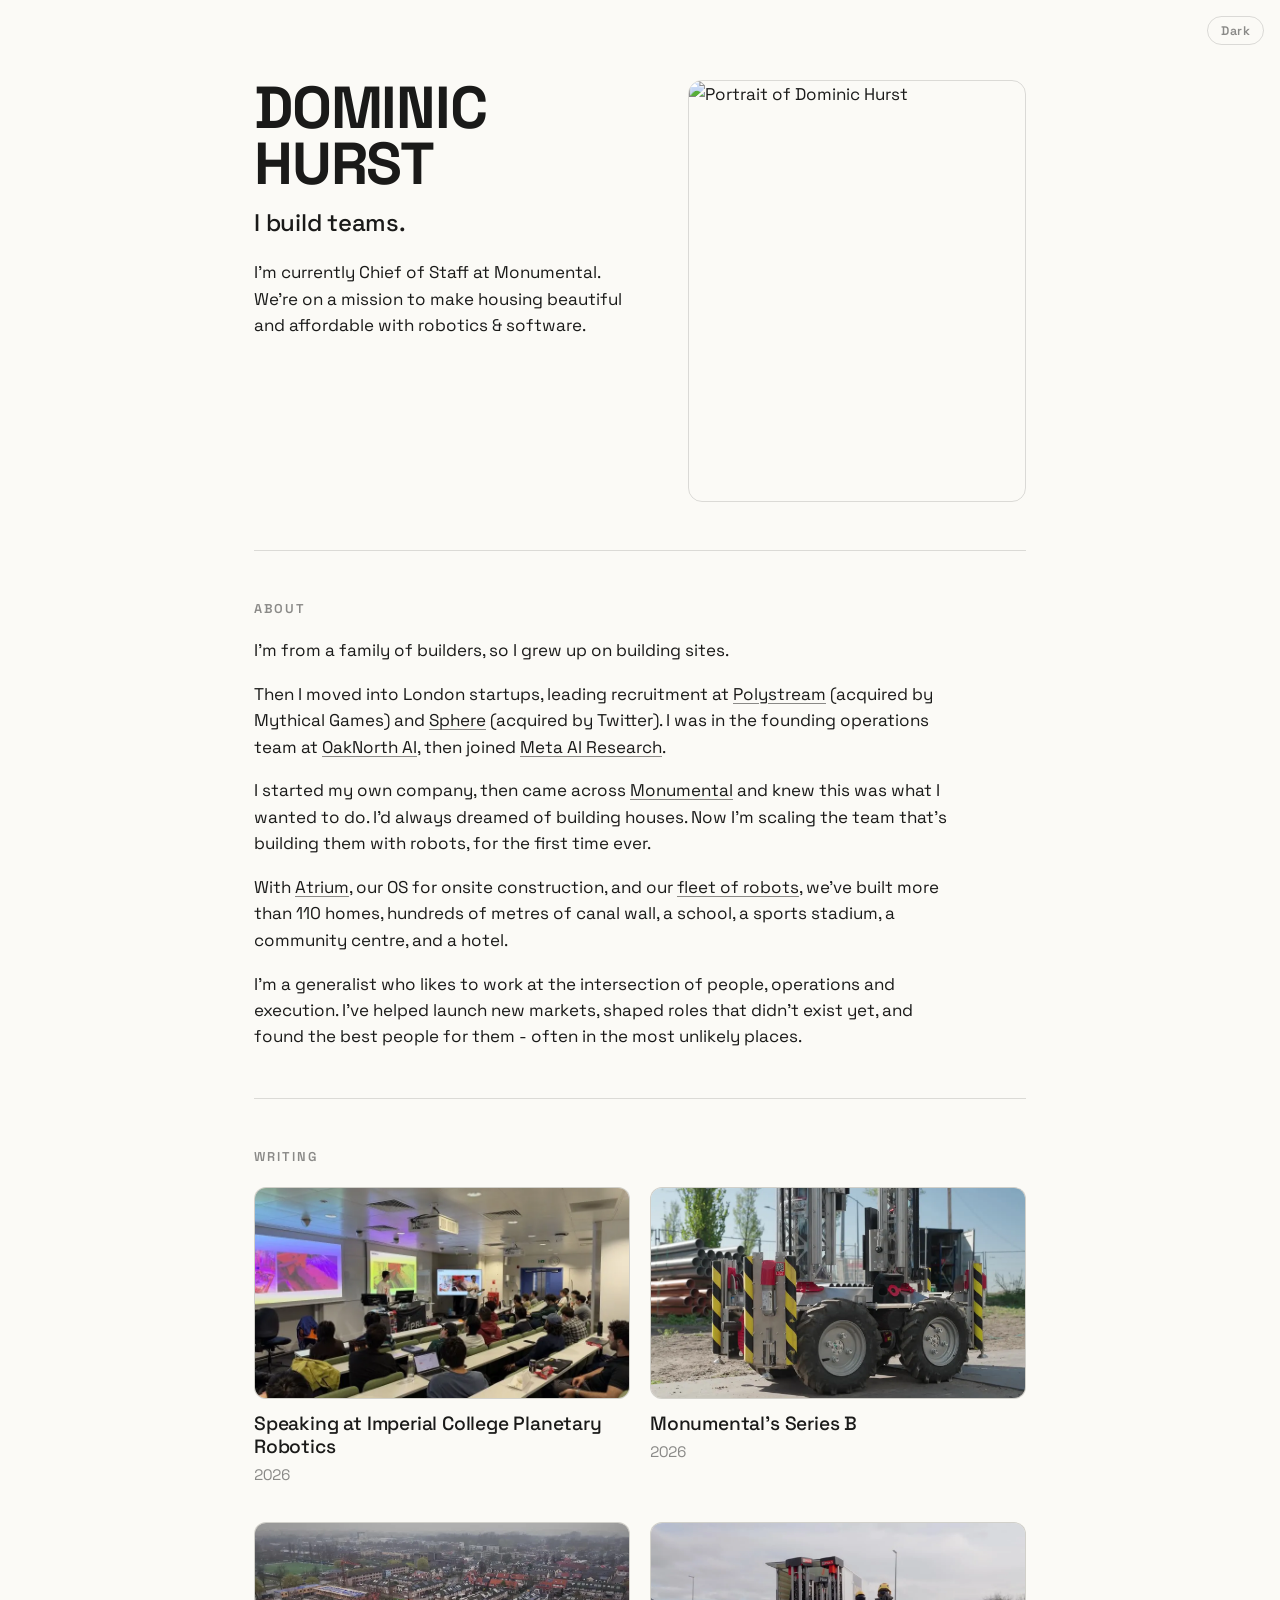
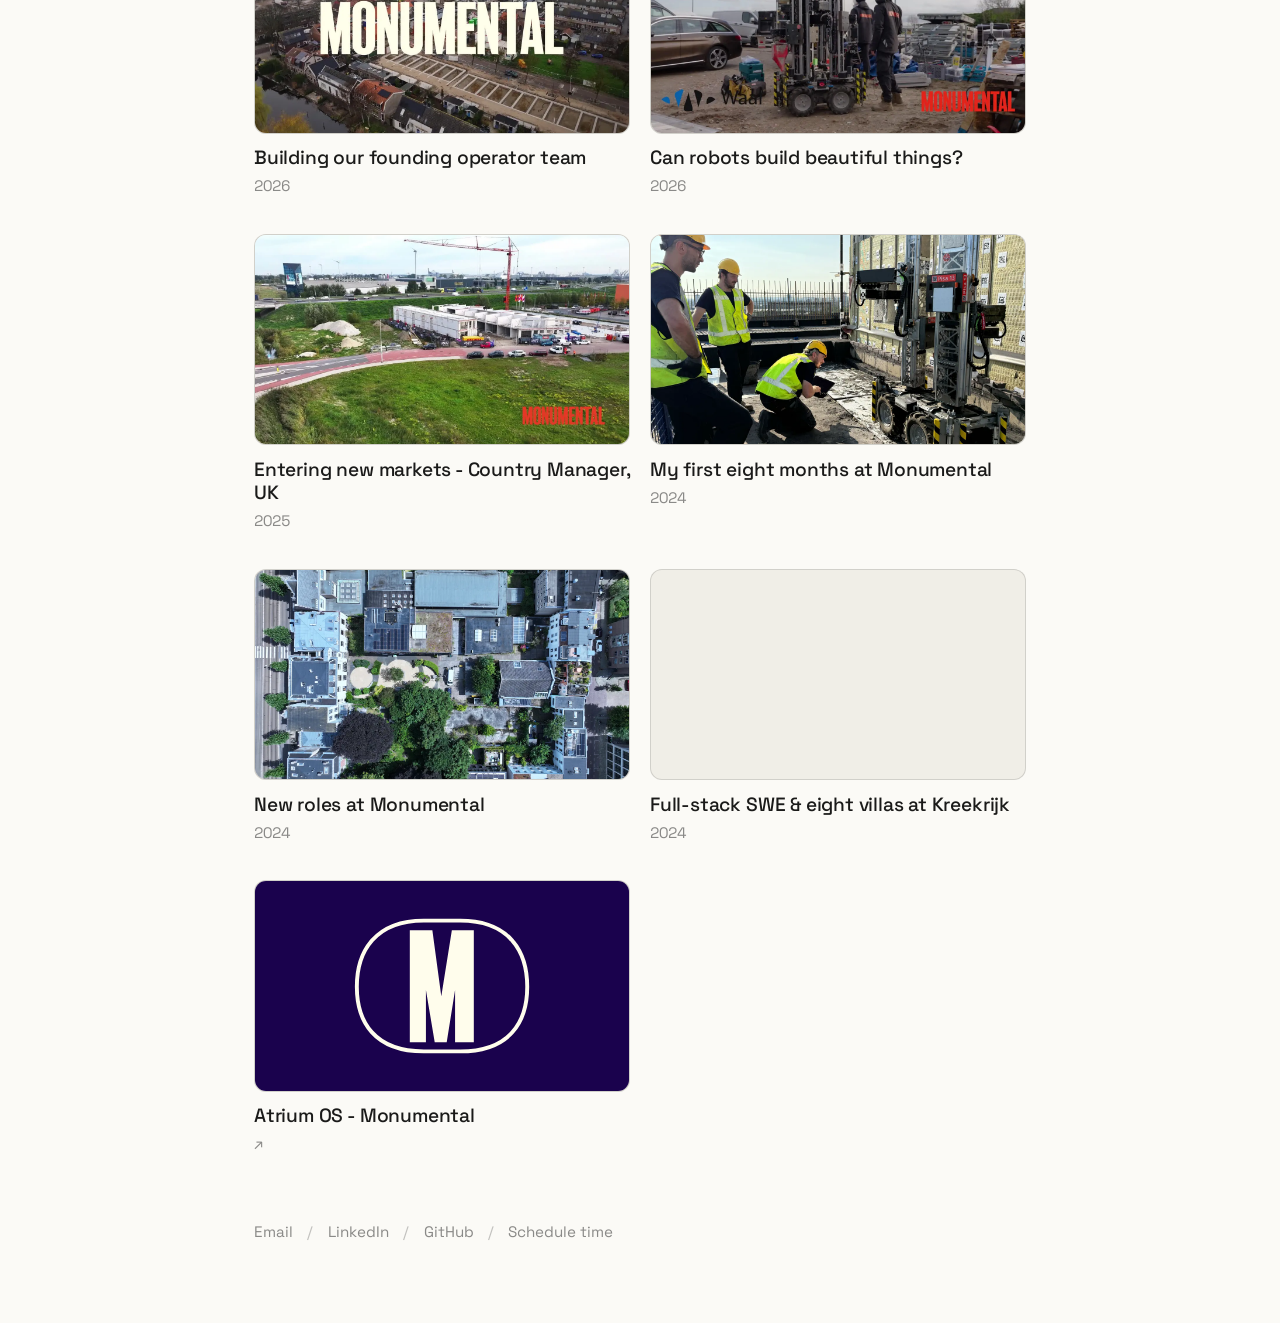
==== commit c81fd881: "Final About copy Co-Authored-By: Claude Opus 5.5 <noreply@anthropic.com>" ====
--- a/index.html
+++ b/index.html
@@ -46,15 +46,15 @@
     <!-- ABOUT -->
     <section class="prose">
       <p class="label">About</p>
-      <p>I&rsquo;m from a family of builders and grew up around construction sites near London.</p>
-      <p>
-        Then I moved into startups, leading recruitment at <a href="https://polystream.com/" target="_blank" rel="noopener">Polystream</a> (acquired by Mythical Games)
+      <p>I&rsquo;m from a family of builders, so I grew up on building sites.</p>
+      <p>
+        Then I moved into London startups, leading recruitment at <a href="https://polystream.com/" target="_blank" rel="noopener">Polystream</a> (acquired by Mythical Games)
         and <a href="https://blog.sphere.me" target="_blank" rel="noopener">Sphere</a> (acquired by Twitter). I was in the founding operations team at
-        <a href="https://oaknorth.com/" target="_blank" rel="noopener">OakNorth AI</a>, then joined <a href="https://about.fb.com/news/2023/10/facebook-becomes-meta/" target="_blank" rel="noopener">Meta</a>/<a href="https://ai.facebook.com/" target="_blank" rel="noopener">Meta AI Research</a>.
+        <a href="https://oaknorth.com/" target="_blank" rel="noopener">OakNorth AI</a>, then joined <a href="https://ai.facebook.com/" target="_blank" rel="noopener">Meta AI Research</a>.
       </p>
       <p>
         I started my own company, then came across <a href="https://www.monumental.co/our-vision" target="_blank" rel="noopener">Monumental</a> and knew this was what I wanted
-        to do. I&rsquo;d always dreamed of building houses. Now I&rsquo;m scaling the team that are building them with robots,
+        to do. I&rsquo;d always dreamed of building houses. Now I&rsquo;m scaling the team that&rsquo;s building them with robots,
         for the first time ever.
       </p>
       <p>
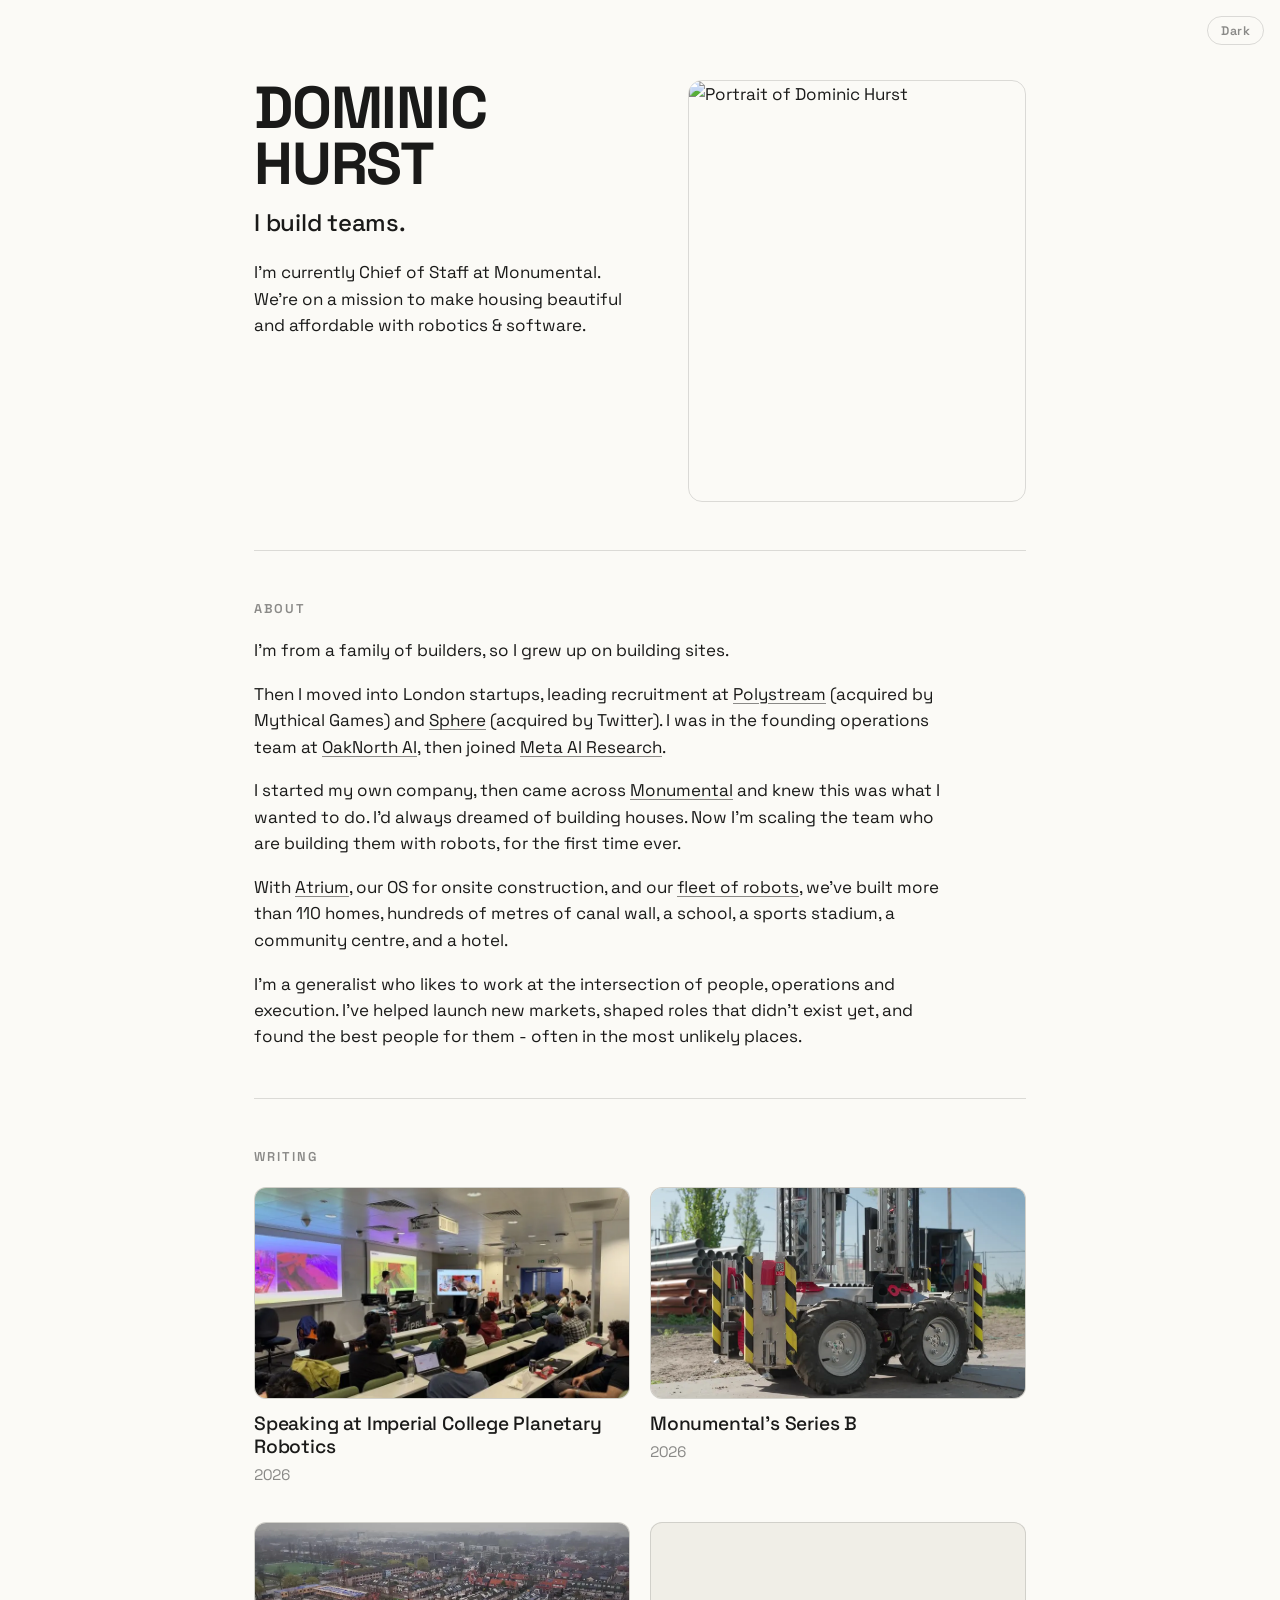
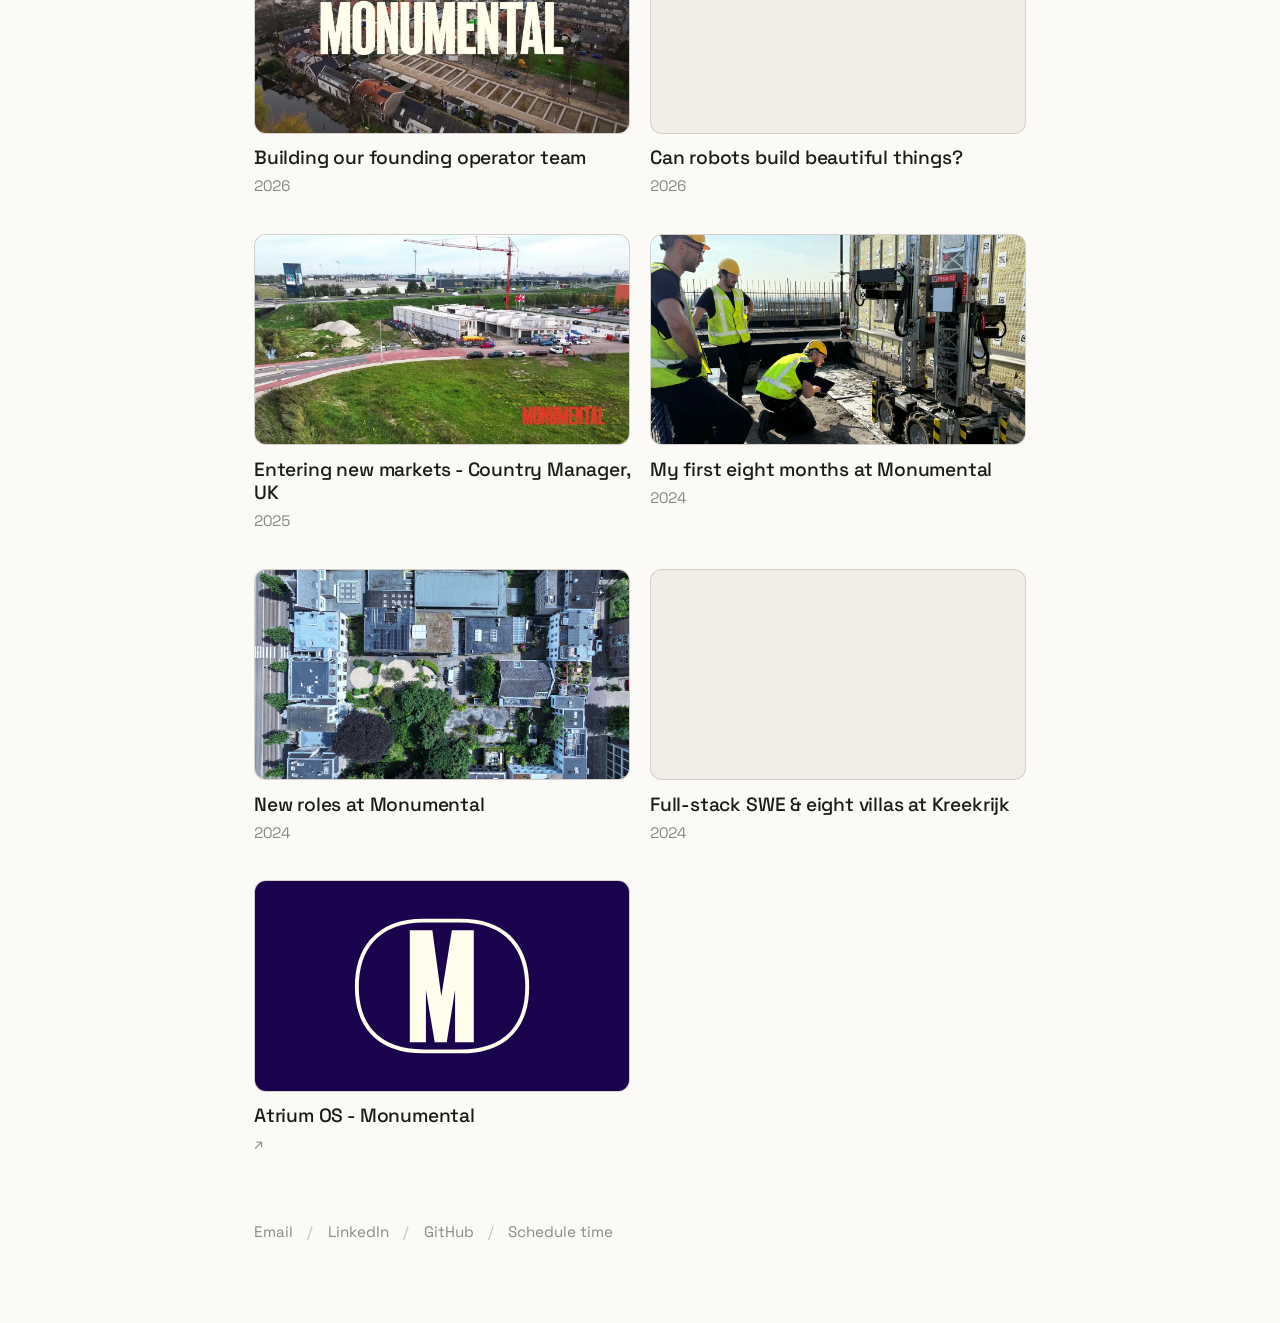
==== commit f36457af: "About: 'the team who are building them' Co-Authored-By: Claude Opus 5.5 <noreply@anthropic.com>" ====
--- a/index.html
+++ b/index.html
@@ -54,7 +54,7 @@
       </p>
       <p>
         I started my own company, then came across <a href="https://www.monumental.co/our-vision" target="_blank" rel="noopener">Monumental</a> and knew this was what I wanted
-        to do. I&rsquo;d always dreamed of building houses. Now I&rsquo;m scaling the team that&rsquo;s building them with robots,
+        to do. I&rsquo;d always dreamed of building houses. Now I&rsquo;m scaling the team who are building them with robots,
         for the first time ever.
       </p>
       <p>
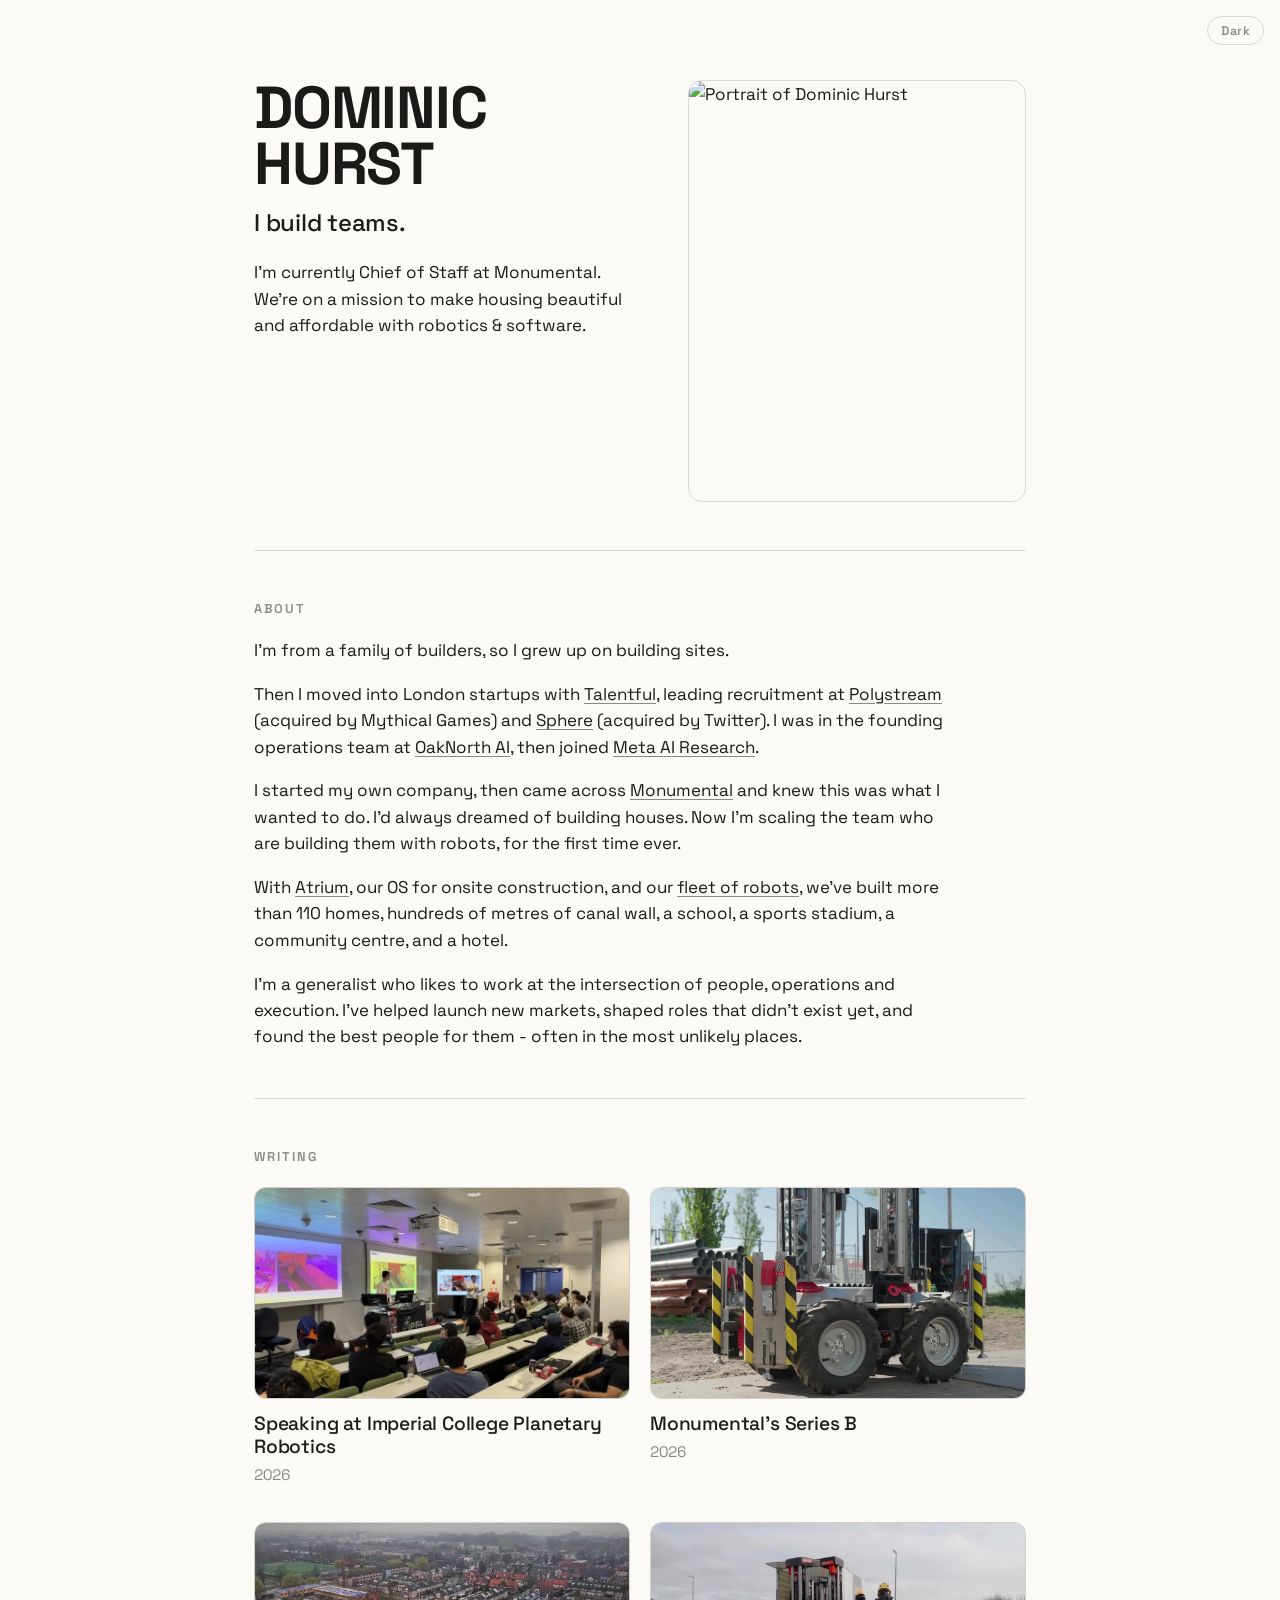
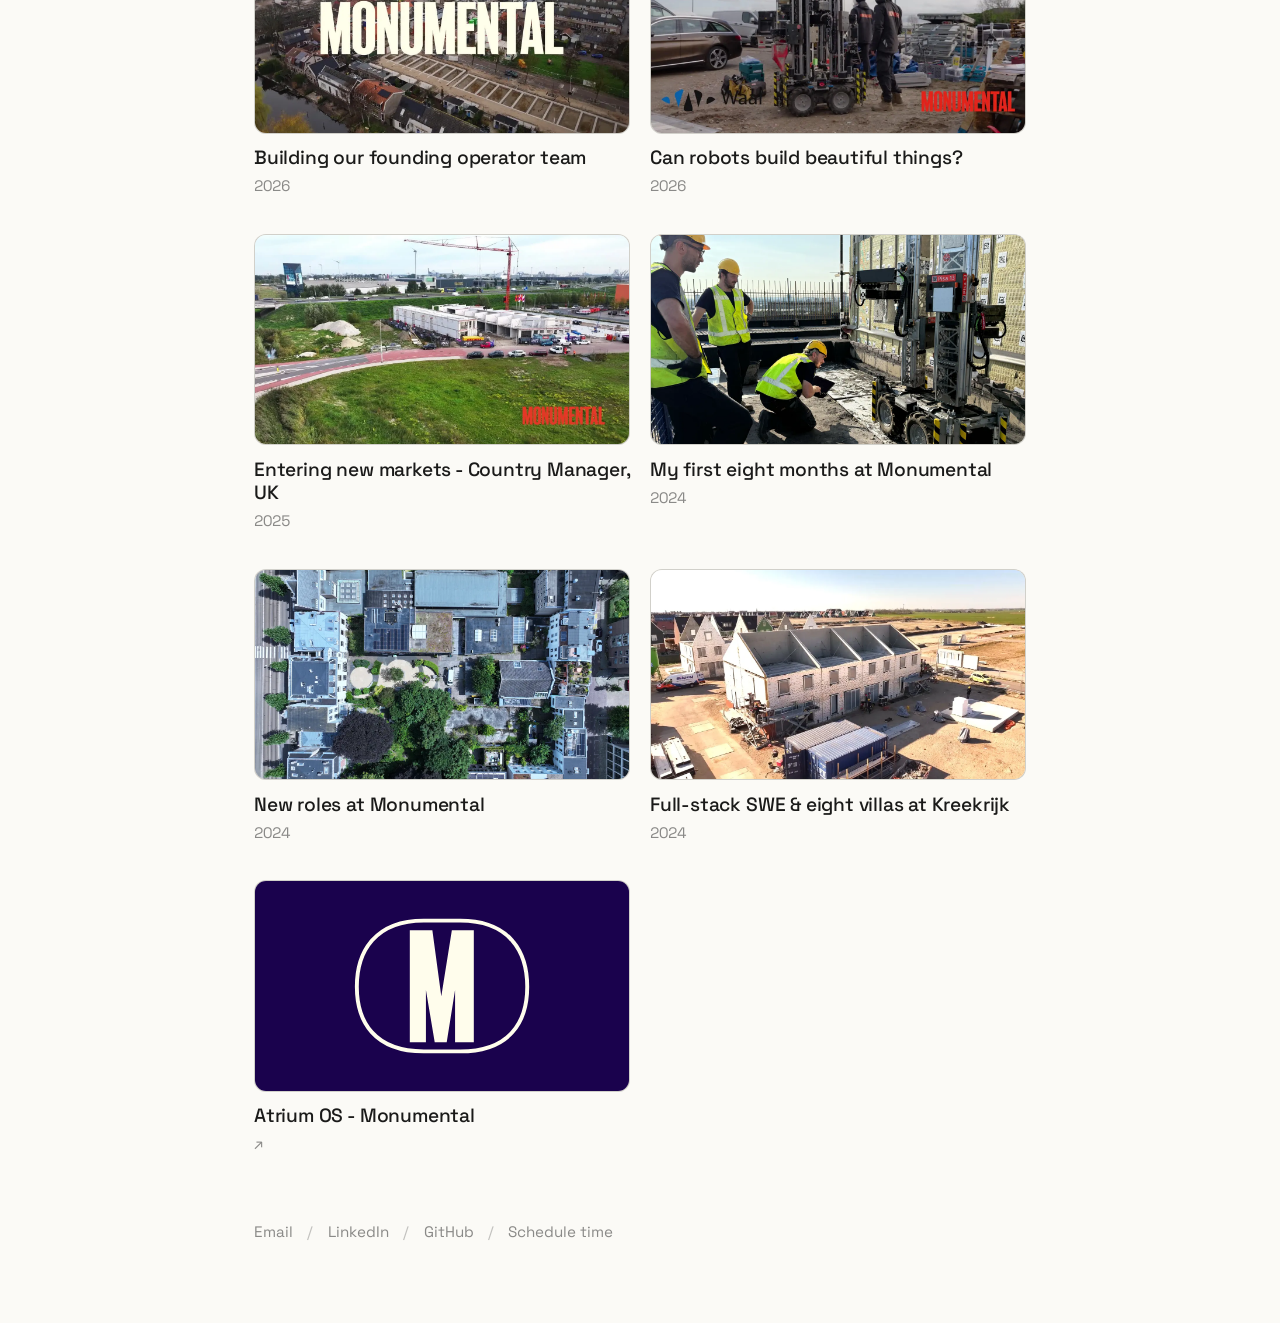
==== commit 172faccb: "About: add Talentful Co-Authored-By: Claude Opus 5.5 <noreply@anthropic.com>" ====
--- a/index.html
+++ b/index.html
@@ -48,7 +48,7 @@
       <p class="label">About</p>
       <p>I&rsquo;m from a family of builders, so I grew up on building sites.</p>
       <p>
-        Then I moved into London startups, leading recruitment at <a href="https://polystream.com/" target="_blank" rel="noopener">Polystream</a> (acquired by Mythical Games)
+        Then I moved into London startups with <a href="https://www.talentful.com/" target="_blank" rel="noopener">Talentful</a>, leading recruitment at <a href="https://polystream.com/" target="_blank" rel="noopener">Polystream</a> (acquired by Mythical Games)
         and <a href="https://blog.sphere.me" target="_blank" rel="noopener">Sphere</a> (acquired by Twitter). I was in the founding operations team at
         <a href="https://oaknorth.com/" target="_blank" rel="noopener">OakNorth AI</a>, then joined <a href="https://ai.facebook.com/" target="_blank" rel="noopener">Meta AI Research</a>.
       </p>
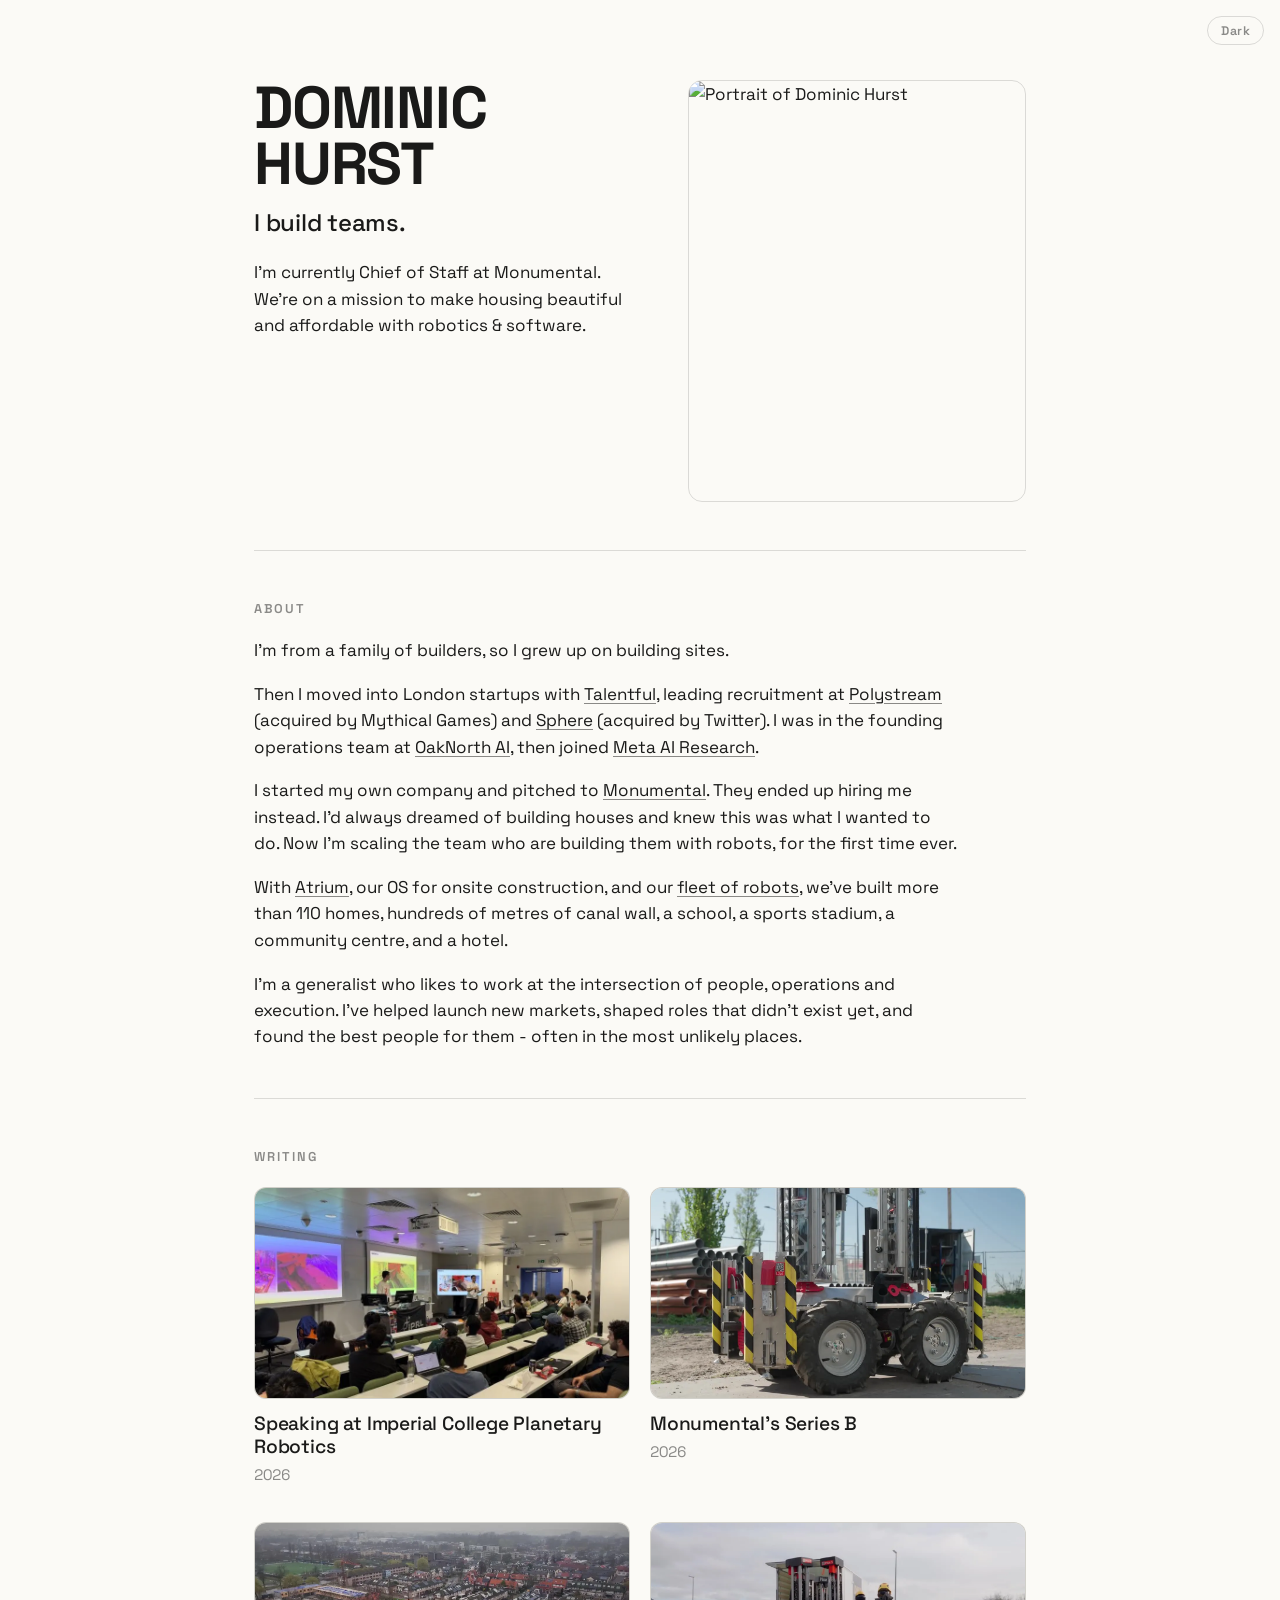
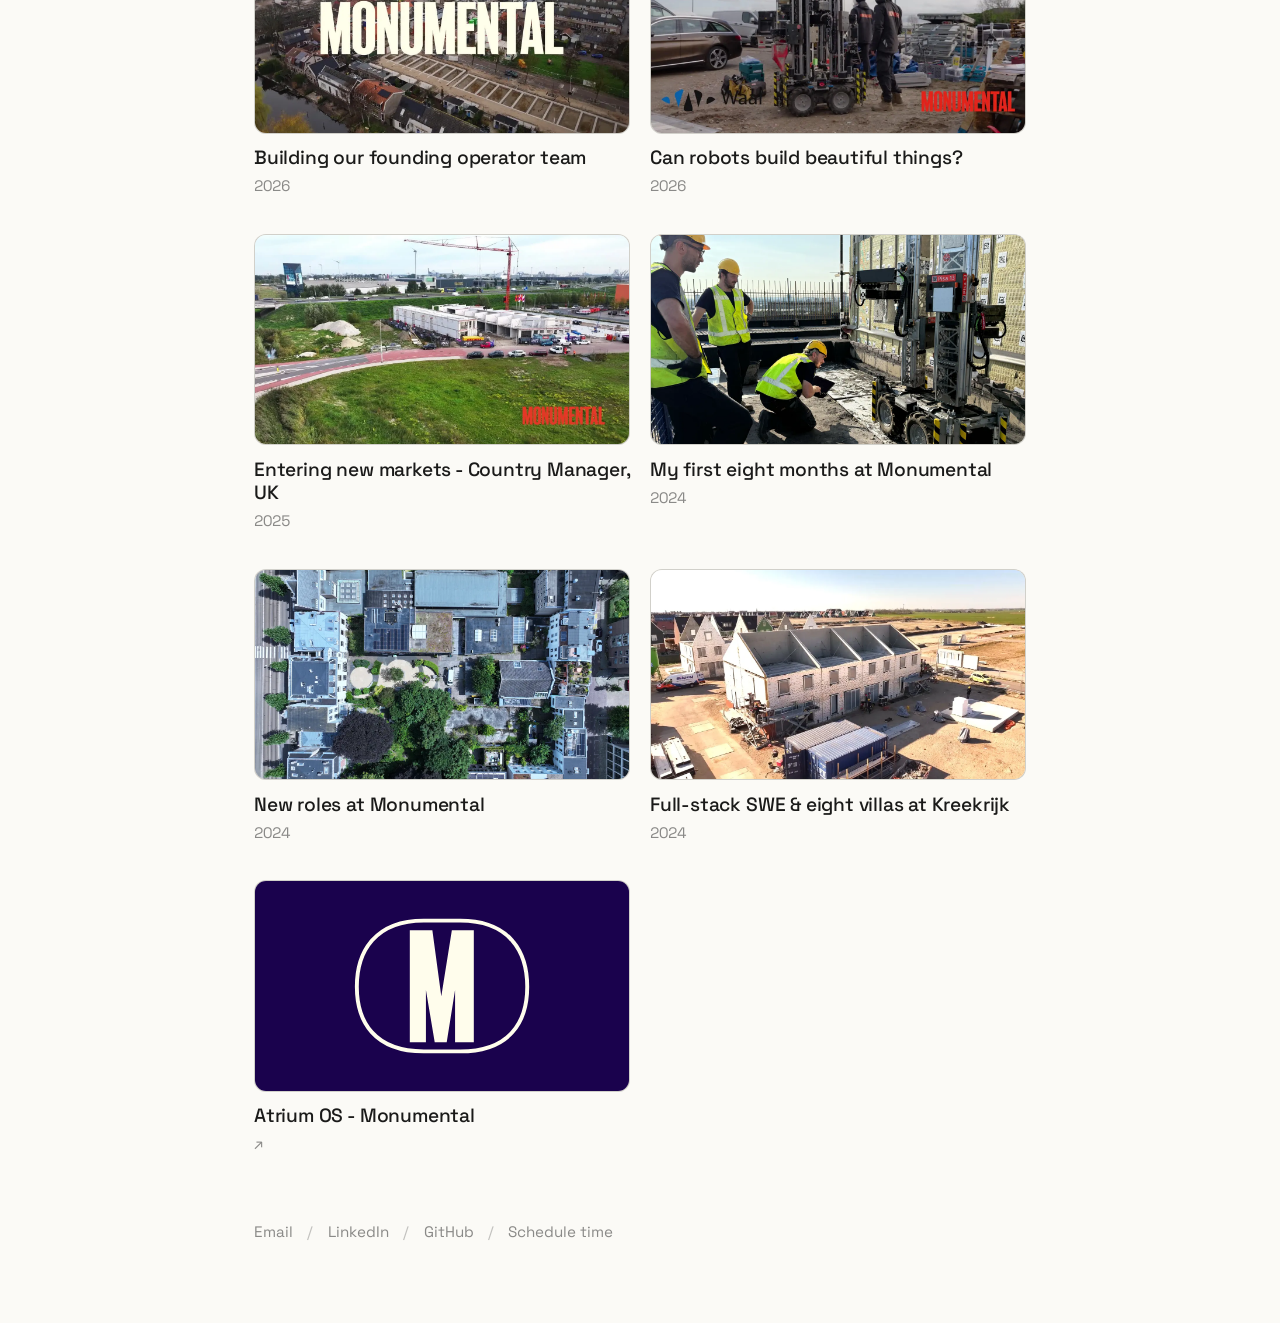
==== commit 684ec160: "About: pitched to Monumental, they hired me instead Co-Authored-By: Claude Opus 5.5 <noreply@anthrop" ====
--- a/index.html
+++ b/index.html
@@ -53,9 +53,9 @@
         <a href="https://oaknorth.com/" target="_blank" rel="noopener">OakNorth AI</a>, then joined <a href="https://ai.facebook.com/" target="_blank" rel="noopener">Meta AI Research</a>.
       </p>
       <p>
-        I started my own company, then came across <a href="https://www.monumental.co/our-vision" target="_blank" rel="noopener">Monumental</a> and knew this was what I wanted
-        to do. I&rsquo;d always dreamed of building houses. Now I&rsquo;m scaling the team who are building them with robots,
-        for the first time ever.
+        I started my own company and pitched to <a href="https://www.monumental.co/our-vision" target="_blank" rel="noopener">Monumental</a>.
+        They ended up hiring me instead. I&rsquo;d always dreamed of building houses and knew this was what I wanted to do.
+        Now I&rsquo;m scaling the team who are building them with robots, for the first time ever.
       </p>
       <p>
         With <a href="https://www.monumental.co/atrium" target="_blank" rel="noopener">Atrium</a>, our OS for onsite construction, and our <a href="https://www.monumental.co/fleet/" target="_blank" rel="noopener">fleet of robots</a>,
